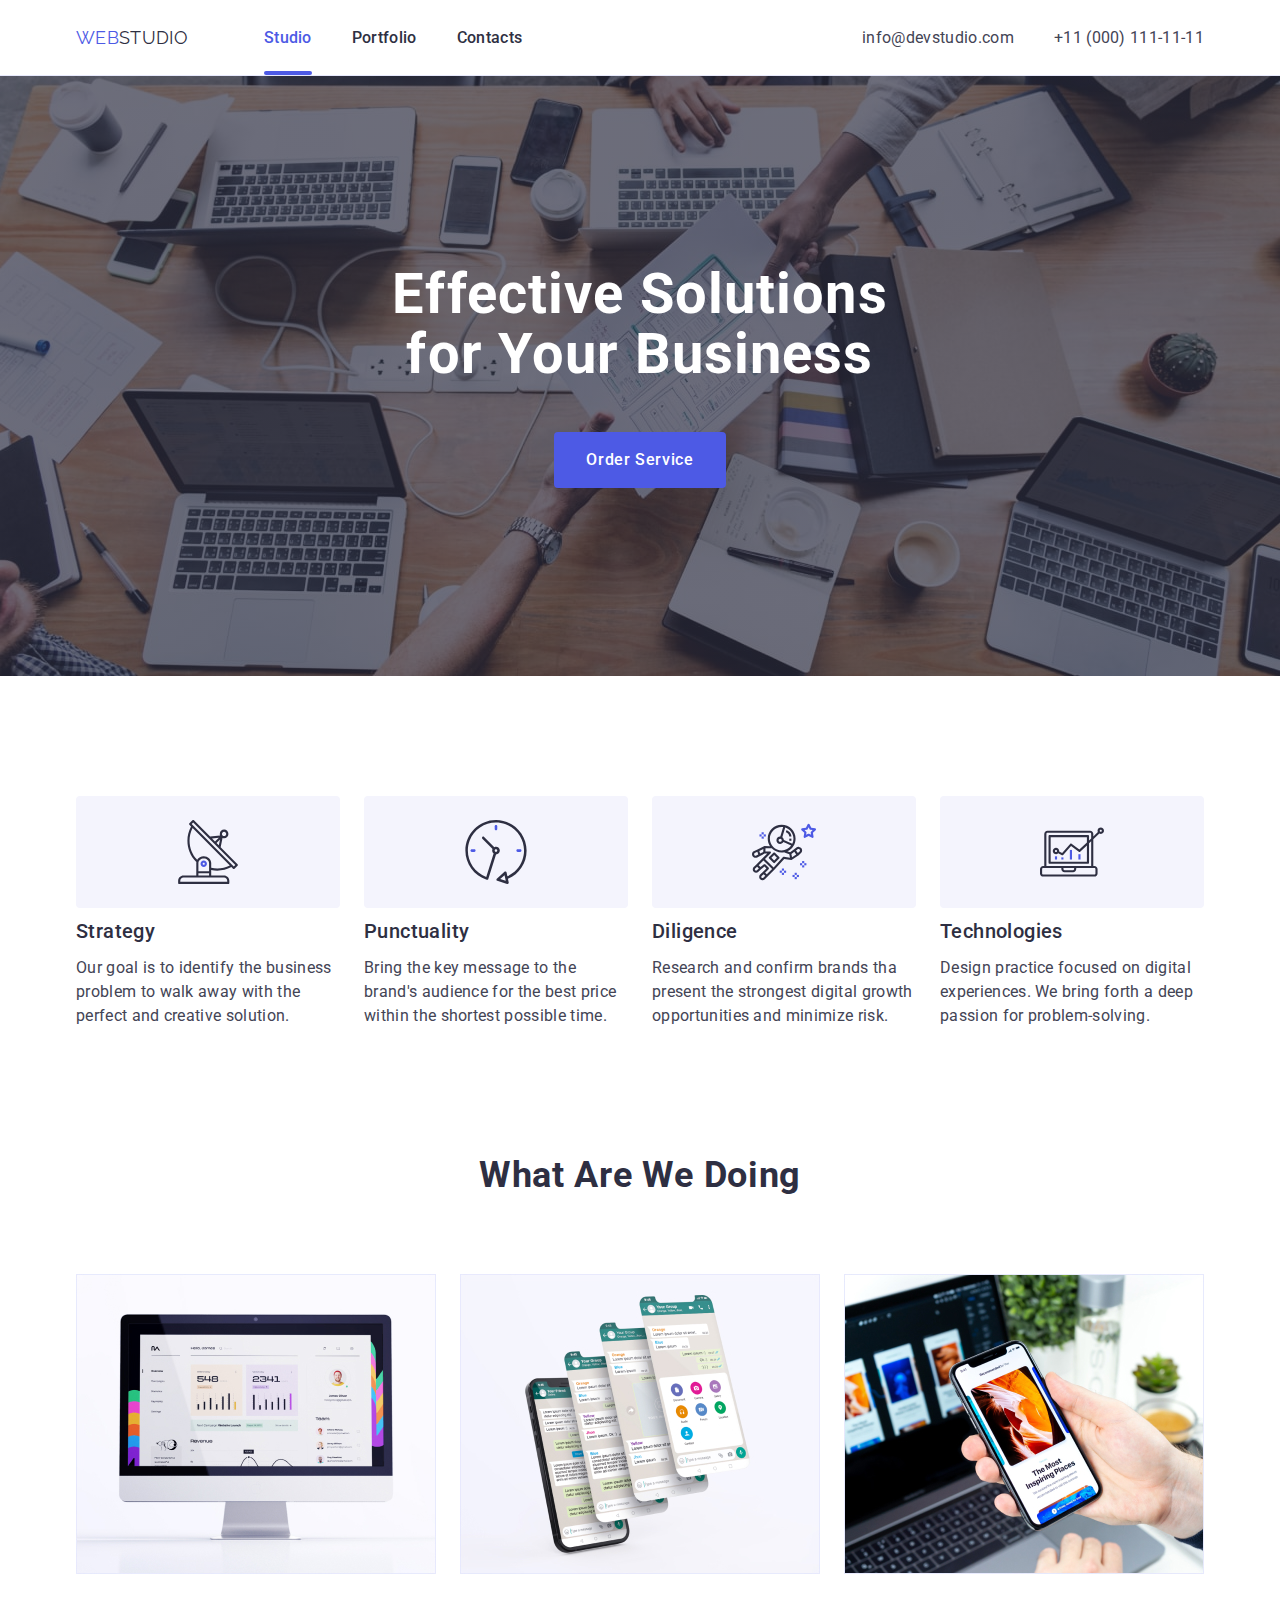
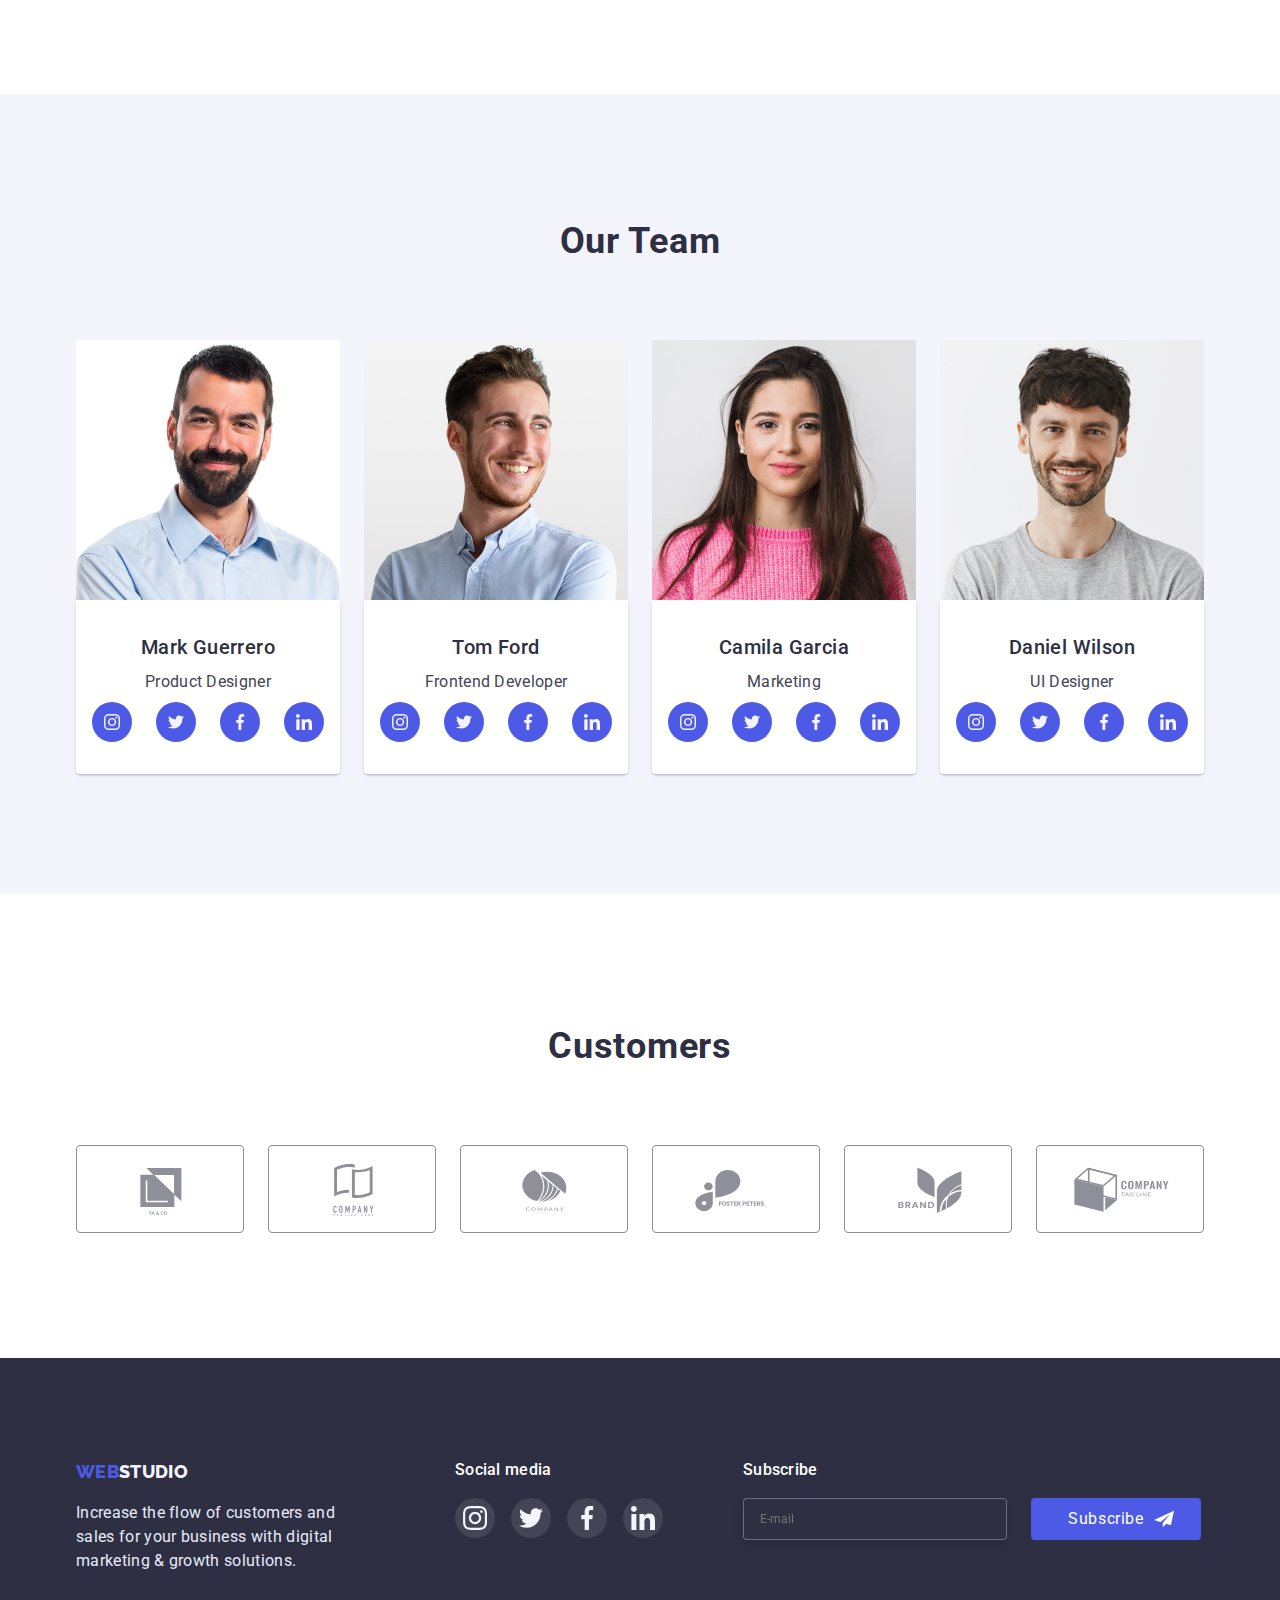
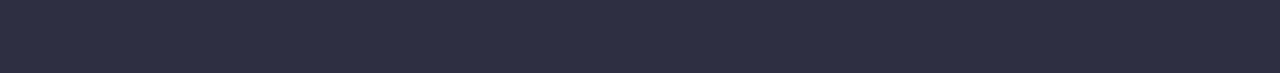
==== index.html @ a6b386fc "Initial commit" ====
<!DOCTYPE html>
<html lang="en">
  <head>
    <meta charset="UTF-8" />
    <meta http-equiv="X-UA-Compatible" content="IE=edge" />
    <meta name="viewport" content="width=device-width, initial-scale=1.0" />
    <title>Document</title>
    <link
      href="https://fonts.googleapis.com/css2?family=Raleway:wght@800&family=Roboto:wght@400;500;700&display=swap"
      rel="stylesheet"
    />
    <link
      rel="stylesheet"
      href="https://cdnjs.cloudflare.com/ajax/libs/modern-normalize/1.1.0/modern-normalize.min.css"
    />
    <link rel="stylesheet" href="./css/style.css" />
  </head>
  <body>
    <header class="page-header">
      <div class="container header-wrap">
        <nav class="header-nav">
          <a class="logo-link" href="./index.html"
            ><span class="header-web"
              >WEB<span class="header-studio">STUDIO</span></span
            >
          </a>
          <ul class="site-nav">
            <li class="item">
              <a class="link current" href="./index.html">Studio</a>
            </li>
            <li class="item">
              <a class="link" href="./portfolio.html">Portfolio</a>
            </li>
            <li class="item"><a class="link" href="">Contacts</a></li>
          </ul>
        </nav>
        <address class="contacts-nav">
          <ul class="contacts-info">
            <li class="item">
              <a class="link" href="mailto:info@devstudio.com"
                >info@devstudio.com</a
              >
            </li>

            <li class="item">
              <a class="link" href="tel:+110001111111">+11 (000) 111-11-11</a>
            </li>
          </ul>
        </address>
      </div>
    </header>

    <!-- ------------herooo----------- -->

    <main>
      <section class="hero">
        <div class="container">
          <h1 class="hero-title">Effective Solutions for Your Business</h1>
          <button class="hero-button" type="button" data-modal-open>
            Order Service
          </button>
        </div>
      </section>
      <!-- -------------------feauters------------------ -->
      <section class="feauters">
        <div class="container">
          <h2 class="visually-hidden">company goals</h2>
          <ul class="feauters-list">
            <li class="feauters-item">
              <div class="feauters-box">
                <svg class="feauters-icon" width="64" height="64">
                  <use href="./images/sprite.svg#icon-antenna-1"></use>
                </svg>
              </div>
              <h3 class="feauters-title">Strategy</h3>
              <p class="feauters-text">
                Our goal is to identify the business problem to walk away with
                the perfect and creative solution.
              </p>
            </li>
            <li class="feauters-item">
              <div class="feauters-box">
                <svg class="feauters-icon" width="64" height="64">
                  <use href="./images/sprite.svg#icon-clock-1"></use>
                </svg>
              </div>
              <h3 class="feauters-title">Punctuality</h3>
              <p class="feauters-text">
                Bring the key message to the brand's audience for the best price
                within the shortest possible time.
              </p>
            </li>
            <li class="feauters-item">
              <div class="feauters-box">
                <svg class="feauters-icon" width="64" height="64">
                  <use href="./images/sprite.svg#icon-astronaut-1"></use>
                </svg>
              </div>
              <h3 class="feauters-title">Diligence</h3>
              <p class="feauters-text">
                Research and confirm brands tha present the strongest digital
                growth opportunities and minimize risk.
              </p>
            </li>
            <li class="feauters-item">
              <div class="feauters-box">
                <svg class="feauters-icon" width="64" height="64">
                  <use href="./images/sprite.svg#icon-diagram-1"></use>
                </svg>
              </div>
              <h3 class="feauters-title">Technologies</h3>
              <p class="feauters-text">
                Design practice focused on digital experiences. We bring forth a
                deep passion for problem-solving.
              </p>
            </li>
          </ul>
        </div>
      </section>

      <!--what are we doing-->

      <section class="active">
        <div class="container">
          <h2 class="active-title">What are we doing</h2>
          <ul class="active-list">
            <li>
              <img
                class="active-img"
                src="./images/computer.jpg"
                alt="screen computer"
                width="360"
                height="300"
              />
            </li>
            <li>
              <img
                class="active-img"
                src="./images/screens.jpg"
                alt="Phones"
                width="360"
                height="300"
              />
            </li>
            <li>
              <img
                class="active-img"
                src="./images/phone.jpg"
                alt=" Phone and notebook"
                width="360"
                height="300"
              />
            </li>
          </ul>
        </div>
      </section>

      <!--Our team-->
      <section class="team">
        <div class="container">
          <h2 class="team-title">Our Team</h2>
          <ul class="team-list">
            <li class="team-item">
              <img
                src="./images/mark.jpg"
                alt="mark"
                width="264"
                height="260"
              />
              <div class="team-card">
                <h3 class="team-heading">Mark Guerrero</h3>
                <p class="team-text">Product Designer</p>
                <!-- ul.soc-list>li.soc-item*4>a.soc-link -->
                <ul class="soc-list">
                  <li class="soc-item">
                    <a href="" class="soc-link">
                      <svg class="soc-icon" width="16" height="16">
                        <use href="./images/sprite.svg#icon-instagram-2"></use>
                      </svg>
                    </a>
                  </li>
                  <li class="soc-item">
                    <a href="" class="soc-link">
                      <svg class="soc-icon" width="16" height="16">
                        <use href="./images/sprite.svg#icon-twitter-1"></use>
                      </svg>
                    </a>
                  </li>
                  <li class="soc-item">
                    <a href="" class="soc-link">
                      <svg class="soc-icon" width="16" height="16">
                        <use href="./images/sprite.svg#icon-facebook-1"></use>
                      </svg>
                    </a>
                  </li>
                  <li class="soc-item">
                    <a href="" class="soc-link">
                      <svg class="soc-icon" width="16" height="16">
                        <use href="./images/sprite.svg#icon-linkedin-1"></use>
                      </svg>
                    </a>
                  </li>
                </ul>
              </div>
            </li>

            <li class="team-item">
              <img src="./images/tom.jpg" alt="tom" width="264" height="260" />
              <div class="team-card">
                <h3 class="team-heading">Tom Ford</h3>
                <p class="team-text">Frontend Developer</p>
                <ul class="soc-list">
                  <li class="soc-item">
                    <a href="" class="soc-link">
                      <svg class="soc-icon" width="16" height="16">
                        <use href="./images/sprite.svg#icon-instagram-2"></use>
                      </svg>
                    </a>
                  </li>
                  <li class="soc-item">
                    <a href="" class="soc-link">
                      <svg class="soc-icon" width="16" height="16">
                        <use href="./images/sprite.svg#icon-twitter-1"></use>
                      </svg>
                    </a>
                  </li>
                  <li class="soc-item">
                    <a href="" class="soc-link">
                      <svg class="soc-icon" width="16" height="16">
                        <use href="./images/sprite.svg#icon-facebook-1"></use>
                      </svg>
                    </a>
                  </li>
                  <li class="soc-item">
                    <a href="" class="soc-link">
                      <svg class="soc-icon" width="16" height="16">
                        <use href="./images/sprite.svg#icon-linkedin-1"></use>
                      </svg>
                    </a>
                  </li>
                </ul>
              </div>
            </li>

            <li class="team-item">
              <img
                src="./images/camila.jpg"
                alt="camila"
                width="264"
                height="260"
              />
              <div class="team-card">
                <h3 class="team-heading">Camila Garcia</h3>
                <p class="team-text">Marketing</p>
                <ul class="soc-list">
                  <li class="soc-item">
                    <a href="" class="soc-link">
                      <svg class="soc-icon" width="16" height="16">
                        <use href="./images/sprite.svg#icon-instagram-2"></use>
                      </svg>
                    </a>
                  </li>
                  <li class="soc-item">
                    <a href="" class="soc-link">
                      <svg class="soc-icon" width="16" height="16">
                        <use href="./images/sprite.svg#icon-twitter-1"></use>
                      </svg>
                    </a>
                  </li>
                  <li class="soc-item">
                    <a href="" class="soc-link">
                      <svg class="soc-icon" width="16" height="16">
                        <use href="./images/sprite.svg#icon-facebook-1"></use>
                      </svg>
                    </a>
                  </li>
                  <li class="soc-item">
                    <a href="" class="soc-link">
                      <svg class="soc-icon" width="16" height="16">
                        <use href="./images/sprite.svg#icon-linkedin-1"></use>
                      </svg>
                    </a>
                  </li>
                </ul>
              </div>
            </li>

            <li>
              <img
                src="./images/daniel.jpg"
                alt="daniel"
                width="264"
                height="260"
              />
              <div class="team-card">
                <h3 class="team-heading">Daniel Wilson</h3>
                <p class="team-text">UI Designer</p>
                <ul class="soc-list">
                  <li class="soc-item">
                    <a href="" class="soc-link">
                      <svg class="soc-icon" width="16" height="16">
                        <use href="./images/sprite.svg#icon-instagram-2"></use>
                      </svg>
                    </a>
                  </li>
                  <li class="soc-item">
                    <a href="" class="soc-link">
                      <svg class="soc-icon" width="16" height="16">
                        <use href="./images/sprite.svg#icon-twitter-1"></use>
                      </svg>
                    </a>
                  </li>
                  <li class="soc-item">
                    <a href="" class="soc-link">
                      <svg class="soc-icon" width="16" height="16">
                        <use href="./images/sprite.svg#icon-facebook-1"></use>
                      </svg>
                    </a>
                  </li>
                  <li class="soc-item">
                    <a href="" class="soc-link">
                      <svg class="soc-icon" width="16" height="16">
                        <use href="./images/sprite.svg#icon-linkedin-1"></use>
                      </svg>
                    </a>
                  </li>
                </ul>
              </div>
            </li>
          </ul>
        </div>
      </section>
      <!-- -------------CUSTOMERS----------------- -->
      <section class="customers">
        <div class="container">
          <h2 class="customers-title">Customers</h2>
          <ul class="customers-list">
            <li class="customers-item">
              <a href="" class="customers-link">
                <svg class="customers-icon" width="104" height="56">
                  <use href="./images/sprite.svg#icon-Logo1"></use>
                </svg>
              </a>
            </li>
            <li class="customers-item">
              <a href="" class="customers-link">
                <svg class="customers-icon" width="104" height="56">
                  <use href="./images/sprite.svg#icon-Logo2"></use>
                </svg>
              </a>
            </li>
            <li class="customers-item">
              <a href="" class="customers-link">
                <svg class="customers-icon" width="104" height="56">
                  <use href="./images/sprite.svg#icon-Logo3"></use>
                </svg>
              </a>
            </li>
            <li class="customers-item">
              <a href="" class="customers-link">
                <svg class="customers-icon" width="104" height="56">
                  <use href="./images/sprite.svg#icon-Logo4"></use>
                </svg>
              </a>
            </li>
            <li class="customers-item">
              <a href="" class="customers-link">
                <svg class="customers-icon" width="104" height="56">
                  <use href="./images/sprite.svg#icon-Logo5"></use>
                </svg>
              </a>
            </li>
            <li class="customers-item">
              <a href="" class="customers-link">
                <svg class="customers-icon" width="104" height="56">
                  <use href="./images/sprite.svg#icon-Logo6"></use>
                </svg>
              </a>
            </li>
          </ul>
        </div>
      </section>
    </main>
    <!-- --------------------FOOTER------------------------- -->
    <footer class="page-footer">
      <div class="container footer-address">
        <div class="logo-text">
          <a class="link" href="./index.html"
            ><span class="footer-web"
              >WEB<span class="footer-studio">STUDIO</span></span
            >
          </a>
          <p class="footer-text">
            Increase the flow of customers and <br />
            sales for your business with digital <br />
            marketing & growth solutions.
          </p>
        </div>
        <div class="footer-soc">
          <p class="footer-soc-text">Social media</p>
          <ul class="footer-soc-list">
            <li class="footer-soc-item">
              <a class="footer-soc-link" href="">
                <svg width="24" height="24">
                  <use href="./images/sprite.svg#icon-instagram-2"></use>
                </svg>
              </a>
            </li>
            <li class="footer-soc-item">
              <a class="footer-soc-link" href="">
                <svg width="24" height="24">
                  <use href="./images/sprite.svg#icon-twitter-1"></use>
                </svg>
              </a>
            </li>
            <li class="footer-soc-item">
              <a class="footer-soc-link" href="">
                <svg width="24" height="24">
                  <use href="./images/sprite.svg#icon-facebook-1"></use>
                </svg>
              </a>
            </li>
            <li class="footer-soc-item">
              <a class="footer-soc-link" href="">
                <svg width="24" height="24">
                  <use href="./images/sprite.svg#icon-linkedin-1"></use>
                </svg>
              </a>
            </li>
          </ul>
        </div>
        <div class="subscribe-box">
          <p class="footer-soc-text">Subscribe</p>
          <form class="subscribe-form">
            <label class="subscribe-label">
              <input
                class="subscribe-input"
                type="email"
                name="email"
                placeholder="E-mail"
              />
            </label>
            <button class="subscribe-button" type="submit">Subscribe</button>
          </form>
        </div>
      </div>
    </footer>

    <!-- ------------------------BACKDROP------------------------ -->

    <div class="backdrop is-hidden" data-modal>
      <div class="modal">
        <button type="button" class="close-btn" data-modal-close>
          <svg width="8" height="8">
            <use href="./images/sprite.svg#icon-close"></use>
          </svg>
        </button>
        <p class="modal-text">Leave your contacts and we will call you back</p>
        <form class="modal-form">
          <label class="text-input" for="user">Name</label>
          <div class="input-wrap">
            <input
              class="modal-input"
              type="text"
              name="user"
              id="user"
              required
            />
            <svg class="modal-icon" width="18" height="18">
              <use href="./images/sprite.svg#icon-person-black"></use>
            </svg>
          </div>

          <label class="text-input" for="user1">Phone</label>
          <div class="input-wrap">
            <input class="modal-input" type="tel" id="user1" />
            <svg class="modal-icon" width="18" height="24">
              <use href="./images/sprite.svg#icon-phone-black"></use>
            </svg>
          </div>

          <label class="text-input" for="user2">Email</label>
          <div class="input-wrap">
            <input class="modal-input" type="email" id="user2" />
            <svg class="modal-icon" width="18" height="24">
              <use href="./images/sprite.svg#icon-email-black"></use>
            </svg>
          </div>

          <label class="text-input" for="user3">Comment</label>
          <textarea
            class="comment-textarea"
            name="comment"
            id="user3"
            placeholder="Text input"
          ></textarea>

          <div class="check-box">
            <label class="check-label" for="user4">
              <input
                class="check-input visually-hidden"
                type="checkbox"
                id="user4"
                value="true"
              />
              <p class="check-text">
                I accept the terms and conditions of the&nbsp
                <a class="agreemant" href="">Privacy Policy</a>
              </p>
            </label>
          </div>
          <button class="modal-btn" type="submit">Send</button>

          <!-- <textarea name="Comment" cols="30"></textarea> -->
        </form>
      </div>
    </div>

    <script src="./js/modal.js"></script>
  </body>
</html>
---- css/style.css ----
.visually-hidden {
    position: absolute;
    width: 1px;
    height: 1px;
    margin: -1px;
    border: 0;
    padding: 0;

    white-space: nowrap;
    clip-path: inset(100%);
    clip: rect(0 0 0 0);
    overflow: hidden;
}

:root {
   --background-color:#FFFFFF;
   --basic-color: #2E2F42;
   --secondary-color: #434455;
   --color-iris: #4D5AE5;
   --color-cloud: #F4F4FD;
   --font-basic: 'Roboto', sans-serif;
   --font-secondary: 'Raleway', sans-serif;
   --background-icon: rgba(64, 75, 191, 1);
   --timing-function: cubic-bezier(0.4, 0, 0.2, 1);
   --overlay-color: rgba(77, 90, 229, 1)

   
}

body {
    background-color: var(--background-color);
    color: var(--basic-color);
    font-family: var(--font-basic);
    font-size: 16px;
    letter-spacing: 0.02em;
    
}
a {
    text-decoration: none;
}
ul,ol  {
    list-style: none;
    margin-top: 0;
    margin-bottom: 0;
    padding-left: 0;
}
h1,h2,h3,h4,p {
    margin-top: 0;
    margin-bottom: 0;
}
button{
    cursor: pointer;
    font-family: inherit;
}
img {
    display: block;
    
}
.container {
    margin-bottom: 0;
    margin-top: 0;
    margin-right: auto;
    margin-left: auto;
    width: 1158px;
    padding-left: 15px;
    padding-right: 15px;
   
}

 /* ------------------------site header -----------------*/
 
/* .page-header {
    position: fixed;
    width: 100%;
    background-color: #ffffff;
    
} */
.page-header {
    height: 76px;
}



  
  .header-wrap {
    display: flex;
    align-items: center;
  }
.header-nav {
    display: flex;
    align-items: center;
}
     
   
 .logo-link {
    
    font-family: var(--font-secondary);
    font-size: 18px;
    line-height: 1.5;
    padding: 24px 0;
 }
 .header-web {
    color: var(--color-iris);
 }
 .header-studio {
    color: var(--basic-color)

 }
 /* ------------------main-nav---------------- */
 

 .site-nav {
    display: flex;
    margin-left: 76px;
    
 }
 
 .site-nav .link.current {
    
    color: var(--color-iris);
    
}
.site-nav .link.current::after{
   
    position: absolute;
    left: 0;
    bottom: 0;
        
    content: '';
    display: block;
    width: 100%;
    height: 4px;
    background-color: var(--color-iris);
    border-radius: 2px;
    transition: 250ms var(--timing-function); 

}

.site-nav .item + .item {
    margin-left: 40px;
}


 .site-nav .link {
    position: relative;
    
    padding-top: 24px;
    padding-bottom: 28px;

    color: #2E2F42; 
    line-height: 1.5;
    font-size: 16px;
    font-weight: 500;

    transition-timing-function: var(--timing-function);
    transition-duration: 250ms;
    transition-property: color;
    
 }
.site-nav .link:hover,
.site-nav .link:focus,
.site-nav .link:active {

    color: var(--color-iris);

  }



   .site-nav .link:hover::after {
    
    transform: scaleX(0.8);

   }
  

 .contacts-info {
    display: flex;
 }
 .contacts-nav {
    margin-left: auto;
 }
 .contacts-info .item + .item {
    margin-left: 40px;
 }
 
 .contacts-info .link {
    font-style: normal;
    font-weight: 400;
    font-size: 16px;
    line-height: 1.5;
    color: var(--secondary-color);

    padding: 24px 0;

    transition-timing-function: var(--timing-function);
    transition-duration: 250ms;
    transition-property: color;
 }
  .contacts-info .link:hover,
  .contacts-info .link:focus {
      color: #4D5AE5;
  }



 /* -------------section hero-------------- */
 .hero {
    background-color: var(--basic-color);
    padding: 188px 0 188px 0;
    height: 600px;
    max-width: 1440px;
    margin-left: auto;
    margin-right: auto;
    background-image: linear-gradient(rgba(46, 47, 66, 0.7),rgba(46, 47, 66, 0.7)),
    url(../images/people-office.jpg);
    background-size: cover;
    background-position: center;
    background-repeat: no-repeat;

 }



 .hero-title {
    color: var(--background-color);

    font-weight: 700;
    font-size: 56px;
    line-height: calc(60 / 56);
    text-align: center;
    letter-spacing: 0.02em;
    width: 500px;

    margin: 0 auto 48px;
    
    
 }

 .hero-button {
    background-color: var(--color-iris);
    border: none;
    color: #ffffff;

    font-weight: 500;
    font-size: 16px;
    line-height: 1.5;
    letter-spacing: 0.04em;

    
    display: block;
    margin: 0 auto;
    border-radius: 4px;
    padding: 16px 32px;

    transition-timing-function: var(--timing-function);
    transition-duration: 250ms;
    transition-property: background-color;
 }
 .hero-button:hover,
 .hero-button:focus {
    background-color: #404BBF;
 }
 /* ------------feauters section -----------*/


 /* ----------------svg img--------------- */
 .icon-list {
    display: flex;
    justify-content: center;
    gap: 24px;
    margin-bottom: 8px;
 }


 .feauters-icon {
    display: block;
    width: 64px;
    height: 64px;
    display: block;
 }
.feauters-box {
    width: 264px;
    height: 112px;
    background: #F4F4FD;
    border-radius: 4px;
    display: flex;
    align-items: center;
    justify-content: center;
    margin-bottom: 8px;

}

 .feauters-list {
    display: flex;
    justify-content: space-between;
    gap: 24px;
 }
 .feauters-item {
    width: 264px;
 }
 .feauters-title {
    color: var(--basic-color);
    font-weight: 500;
    font-size: 20px;
    line-height: 1.5;
    letter-spacing: 0.02em;

    margin-bottom: 10px;
    

 }
 .feauters-text {
    color:var(--secondary-color);
    font-weight: 400;
    font-size: 16px;
    line-height: calc(24 / 16);
    letter-spacing: 0.02em;

 }
 .feauters {
    padding: 120px 0;
 }

 /* --------------active --------------------*/
.active-title {
    color: var(--basic-color);
    font-weight: 700;
     font-size: 36px;
    line-height: 1.5;
    letter-spacing: 0.02em;
    text-align: center;
    text-transform: capitalize;
    margin-bottom: 72px;
}
.active-list {
display: flex;
gap: 24px;
}
.active {
    padding-bottom: 120px;

    
}

/*------------------- our team -----------------------*/
.team {
    background-color: var(--color-cloud);
    padding-top: 120px;
    padding-bottom: 120px;
}

.team-title {
    color: var(--basic-color);

    font-weight: 700;
    font-size: 36px;
    line-height: 1.5;
    letter-spacing: 0.02em;
    text-align: center;

    margin-bottom: 72px;
}
.team-heading {
    color: var(--basic-color);

    font-weight: 500;
    font-size: 20px;
    line-height: 1.5;
    letter-spacing: 0.02em;
    
    margin-bottom: 8px;
        
    }
.team-text {
    color: var(--secondary-color);
    line-height: 1.5;
    margin-bottom: 8px;
    
    

}
.team-item:not(:last-child) {
    margin-right: 24px;
}

.team-card {
    background-color: var(--background-color);
    box-shadow: 0px 1px 6px rgba(46, 47, 66, 0.08), 0px 1px 1px rgba(46, 47, 66, 0.16), 0px 2px 1px rgba(46, 47, 66, 0.08);
    text-align: center;
    width: 264px;
    padding: 32px 0;
    border-radius: 0px 0px 4px 4px;
}

.team-list {
    display: flex;
}
.soc-list {
    display: flex;
    justify-content: center;
    gap: 24px;
}

.soc-item {
    width: 40px;
    height: 40px;
}

.soc-link {
    width: 100%;
    height: 100%;
    border-radius: 50%;
    display: flex;
    justify-content: center;
    align-items: center;
    background-color: var(--color-iris);

    transition-timing-function: var(--timing-function);
    transition-duration: 250ms;
    transition-property: background-color;
}
.soc-link:hover,
.soc-link:focus {
    background-color: #404BBF;
}

/* ---------------CUSTOMERS -----------------*/
.customers {
    padding-top: 125px;
    padding-bottom: 125px;
}
.customers-title {
    color: var(--basic-color);
    
    font-weight: 700;
    font-size: 36px;
    line-height: 1.5;
    letter-spacing: 0.02em;
    text-align: center;

    margin-bottom: 72px;
}

.customers-list {
    display: flex;
    justify-content: center;
    gap: 24px;

}

.customers-item {
   width: 168px;
   height: 88px;
   
}

.customers-link {
    display: inline-block;

    width: 100%;
    height: 100%;
    color: #8E8F99;
    border: 1px solid currentColor;
    border-radius: 4px;

    display: flex;
    justify-content: center;
    align-items: center;

    transition-timing-function: var(--timing-function);
    transition-duration: 250ms;
    transition-property: color;
}
.customers-link:is(:hover, :focus) {
    color: #404BBF;
}


.customers-icon {
    fill: currentColor;
}

/* -----------PORTFOLIO-------------- */

.page-header {
    border-bottom: 1px solid #E7E9FC;
}

.portfolio {
    padding-top: 96px;
    padding-bottom: 120px;
}
.buttons {
    display: flex;
    justify-content: center;
    margin-bottom: 72px;
    
    
}
.buttons-item:not(:last-child) {
    margin-right: 24px;
}

.buttons-list {
    background-color: var(--color-cloud);
    color: var(--color-iris);

    font-weight: 500;
    font-size: 16px;
    line-height: 1.5;
    letter-spacing: 0.04em;
    font-family: var(--font-basic);
    border-radius: 4px;
    border: none;

    padding: 12px 24px;

    transition-timing-function: var(--timing-function);
    transition-duration: 250ms;
    transition-property: box-shadow, background-color, color;
    
    
    
}
.buttons-list:hover,
.buttons-list:focus {
    background-color: #404BBF;
    color: #FFFFFF;
    box-shadow: 2px 2px 5px 2px rgba(0, 0, 0, 0.145);
}

.potfolio-list {
    display: flex;
    flex-wrap: wrap;
    
}


.portfolio-item {
    
    width: 360px;
    margin-right: 24px;
    margin-bottom: 48px;
}



.portfolio-link {
    position: relative;
    display: block;
    transition-timing-function: var(--timing-function);
    transition-duration: 250ms;
    transition-property: box-shadow;
}
.portfolio-link:is(:hover, :focus) {
    box-shadow: 0px 10px 10px rgba(46, 47, 66, 0.08), 0px 1px 1px rgba(46, 47, 66, 0.16), 0px 2px 1px rgba(46, 47, 66, 0.08);
    
}

.overlay {
    position: relative;
    overflow: hidden;
}

.overlay-text {
    position: absolute;
    top: 0;
    left: 0;

    font-weight: 400;
    font-size: 16px;
    line-height: 1.5;
    letter-spacing: 0.02em;
    color: rgba(244, 244, 253, 1);
    background-color: rgba(77, 90, 229, 0.9);
    height: 100%;

    transform: translateY(100%);
    transition-timing-function: var(--timing-function);
    transition-duration: 250ms;
    transition-property: transform;

    padding: 40px 32px 164px;
}
.portfolio-link:is(:hover,:focus) .overlay-text {
    transform: translateY(0);
}



.portfolio-item:nth-child(3n) {
    margin-right: 0;
}
.portfolio-item:nth-last-child(-n + 3) {
    margin-bottom: 0;
}

.portfolio-title {
color: var(--basic-color);
font-weight: 500;
font-size: 20px;
line-height: 1.5;
letter-spacing: 0.02em;

}

.portfolio-text {
 
    line-height: 1.5;
    color: var(--secondary-color);
    margin-top: 8px;
   
}
.portfolio-card {
    border: 1px solid #E7E9FC;
    padding: 32px 16px;
    border-top: 0;
}


/* ---------------FOOTER--------------- */


.page-footer {
    background-color: var(--basic-color);
   padding: 100px 0 ;
   
    
}
.page-footer .link {
    font-family: var(--font-secondary);
    font-weight: 800;
    font-size: 18px;
    line-height: 1.5;
    
    
}
.footer-web {
    color: var(--color-iris);
}
.footer-studio {
    color: var(--color-cloud);
    
}
.footer-text {
    color: #E7E9FC;

    font-weight: 400;
    font-size: 16px;
    letter-spacing: 0.02em;
    line-height: 1.5;
    margin-top: 16px;
}
.footer-soc-text {
    font-weight: 500;
    font-size: 16px;
    line-height: 1.5;
    letter-spacing: 0.02em;
    color: #FFFFFF;

    margin-bottom: 16px;
}
.footer-address {
    display: flex;

}
.footer-soc {
    margin-left: 120px;
}
.footer-soc-list {
    display: flex;
    gap: 16px;
   
    
}

.footer-soc-item {
    width: 40px;
    height: 40px;
}

.footer-soc-link {
    display: inline-block;
    width: 100%;
    height: 100%;
    border-radius: 50%;
    background-color: rgba(255, 255, 255, 0.1);
    display: flex;
    justify-content: center;
    align-items: center;

    transition-property: background-color;
    transition-timing-function: var(--timing-function);
    transition-duration: 250ms;
    
}
.footer-soc-link:is(:hover, :focus) {
    background-color: #31D0AA;
}

.subscribe-box {
    margin-left: 80px;

}

.subscribe-form {
    display: flex;
    gap: 24px;

}

/* .subscribe-label {
    
} */
.subscribe-input {
    display: block;
    width: 264px;

    padding-top: 8px;
    padding-bottom: 8px;
    padding-left: 16px;
    padding-right: auto;

    font-weight: 400;
    font-size: 12px;
    line-height: 2;


    border: 1px solid rgba(255, 255, 255, 0.3);
    filter: drop-shadow(0px 4px 4px rgba(0, 0, 0, 0.15));
    border-radius: 4px;
    background-color: rgba(46, 47, 66, 1);
    color: rgba(255, 255, 255, 0.6);

}

.subscribe-button {
    display: flex;
    justify-content: center;
    align-items: center;
    width: 170px;

    padding: 8px 10px 8px 24px;

    letter-spacing: 0.04em;
    color: #FFFFFF;

    background-color: #4D5AE5;
    border-radius: 4px;
    border: none;

    transition-timing-function: var(--timing-function);
    transition-duration: 250ms;
    transition-property: background-color;
}

.subscribe-button::after {
    content: "";
    display: block;
    width: 24px;
    height: 20px;
    background-image: url(../images/Frame.svg);
    background-size: contain;
    background-repeat: no-repeat;
    margin-left: 10px;

}

.subscribe-button:is(:hover, :focus) {
    background-color: #404BBF;

}


/* -------------------------BACKDROP-------------------- */



.backdrop {
    position: fixed;
    top: 0;
    left: 0;
    width: 100%;
    height: 100%;
    background-color:rgba(46, 47, 66, 0.4);

    transition-timing-function: var(--timing-function);
    transition-duration: 250ms;
    transition-property: opacity,transform;
}

.backdrop.is-hidden {
    opacity: 0;
    pointer-events: none;
}
.modal {
    position: absolute;
    top: 50%;
    left: 50%;
    transform: translate(-50%, -50%);

    width: 408px;
    height: 576px;
    background-color: rgba(252, 252, 252, 1);

    padding: 72px 24px 24px;

}
.close-btn {
    position: absolute;
    top: 24px;
    right: 24px;

    width: 24px;
    height: 24px;
    background: #E7E9FC;
    border: 1px solid rgba(0, 0, 0, 0.1);
    border-radius: 50%;
    
    display: flex;
    align-items: center;
    justify-content: center;

    transition-timing-function: var(--timing-function);
    transition-duration: 250ms;
    transition-property: background-color, fill;

    
    
}
.close-btn:is(:hover, :focus) {
   
    background-color: rgba(64, 75, 191, 1);
    fill: #ffffff;
    
}

.modal-text {
    display:block;

    
    font-weight: 500;
    font-size: 16px;
    line-height: 1.5;
    text-align: center;
    letter-spacing: 0.02em;
    color: #2E2F42;

    margin-top: 0;
    margin-bottom: 16px;

}

.input-wrap {
    position: relative;
}
.modal-input {
    display: inline-block;
    width: 100%;
    height: 40px;
   

    font-size: 13px;
    line-height: 1.5;
    letter-spacing: 0.02em;
    color: black;
    

    border: 1px solid rgba(33, 33, 33, 0.2);
    border-radius: 4px;
    outline: transparent;

    padding-left: 38px;
    transition-property: border-color;
}

.modal-input:focus {

border-color: rgba(77, 90, 229, 1);

}

.modal-input:focus + .modal-icon {

fill: rgba(77, 90, 229, 1);
}

.text-input {
    display: block;
    /* position: relative; */
    margin-bottom: 4px;
    margin-top: 8px;

    font-weight: 400;
    font-size: 12px;
    line-height: 1.16;
    letter-spacing: 0.04em;
    color: #8E8F99;
}

.text-input:first-child {
    margin-top: 0;
}

.modal-icon {
    position: absolute;
    top: 50%;
    left: 16px;
    transform: translateY(-50%);
    transition-property: fill;
    
}
.comment-textarea {
    resize: none;
    outline: transparent;

    width: 100%;
    min-height: 120px;
    border: 1px solid rgba(33, 33, 33, 0.2);
    border-radius: 4px;
    

    font-size: 13px;
    line-height: 1.5;
    letter-spacing: 0.02em;
    color: black;

    padding-top: 8px;
    padding-left: 16px;
    margin-bottom: 16px;
    
}

.comment-textarea:focus {

    border-color: rgba(77, 90, 229, 1);
}


.comment-textarea::placeholder {
    font-weight: 400;
    font-size: 12px;
    line-height: 1.16;
    letter-spacing: 0.04em;
    color: rgba(117, 117, 117, 0.5);
}



.check-box {
    display: flex;
    margin-top: 0;
    margin-bottom: 24px;
}


.check-text::before {
    content: "";
    
    width: 16px;
    height: 16px;
    border: 1.25px solid #2E2F42;
    border-radius: 2px;
    margin-right: 8px;
    
    
}


.check-input:checked + .check-text::before {

    background-color: rgba(64, 75, 191, 1);
    background-image: url(../images/Vector.svg);
    background-position: center;
    background-repeat: no-repeat;
    border: transparent;

}

.check-text {
    display: flex;
    align-items: center;
    justify-content: center;

    font-weight: 400;
    font-size: 12px;
    line-height: 14px;
    letter-spacing: 0.04em;
    color: #757575;
}
.agreemant {
    text-decoration: underline;
    color: #4D5AE5;
}

.modal-btn {
    display: block;
    padding: 16px 32px;
    margin: 0 auto;
    
    min-width: 169px;
    /* height: 56px; */
    background: var(--color-iris);
    
    border-radius: 4px;
    border: none;

    color: #FFFFFF;
    font-weight: 500;
    font-size: 16px;
    line-height: 1.5;

    transition-timing-function: var(--timing-function);
    transition-duration: 250ms;
    transition-property: box-shadow, background-color
}

.modal-btn:is(:hover) {
    background-color: #404BBF;
    box-shadow: 0px 4px 4px rgba(0, 0, 0, 0.15);
}
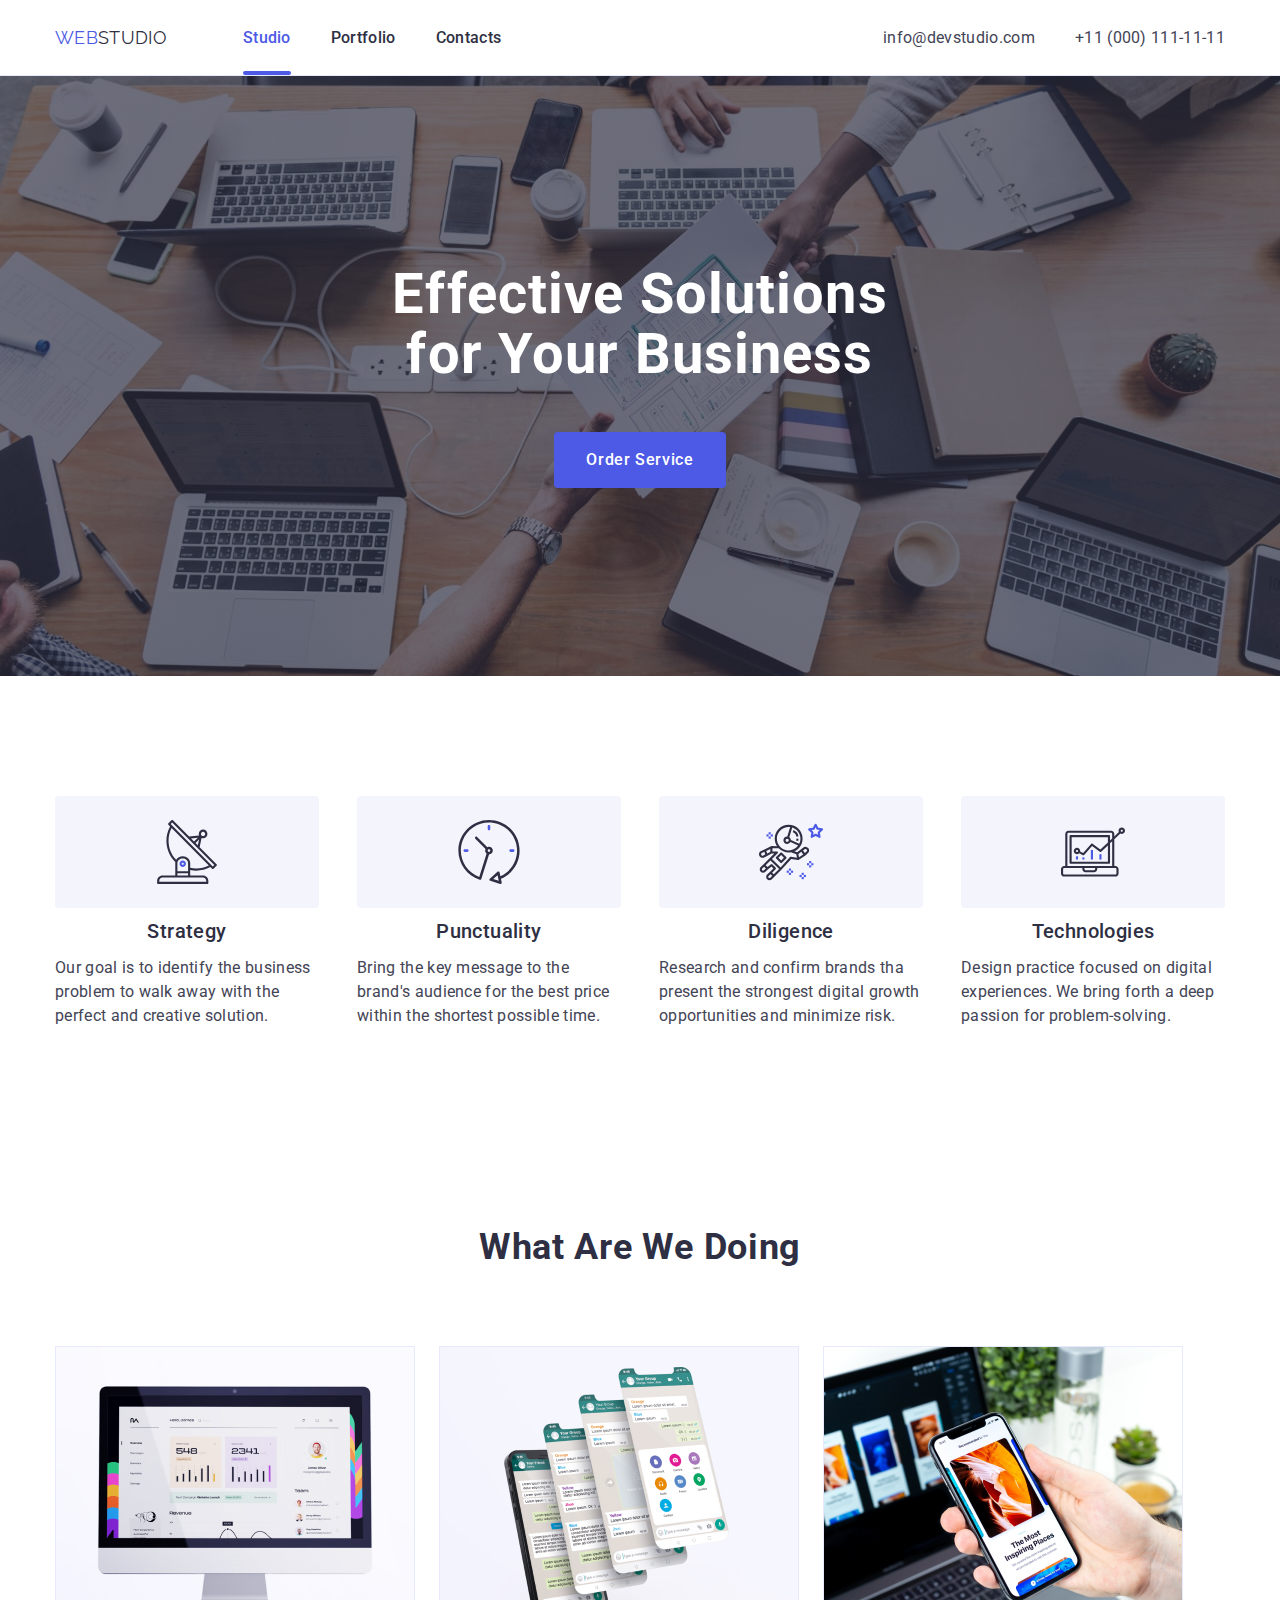
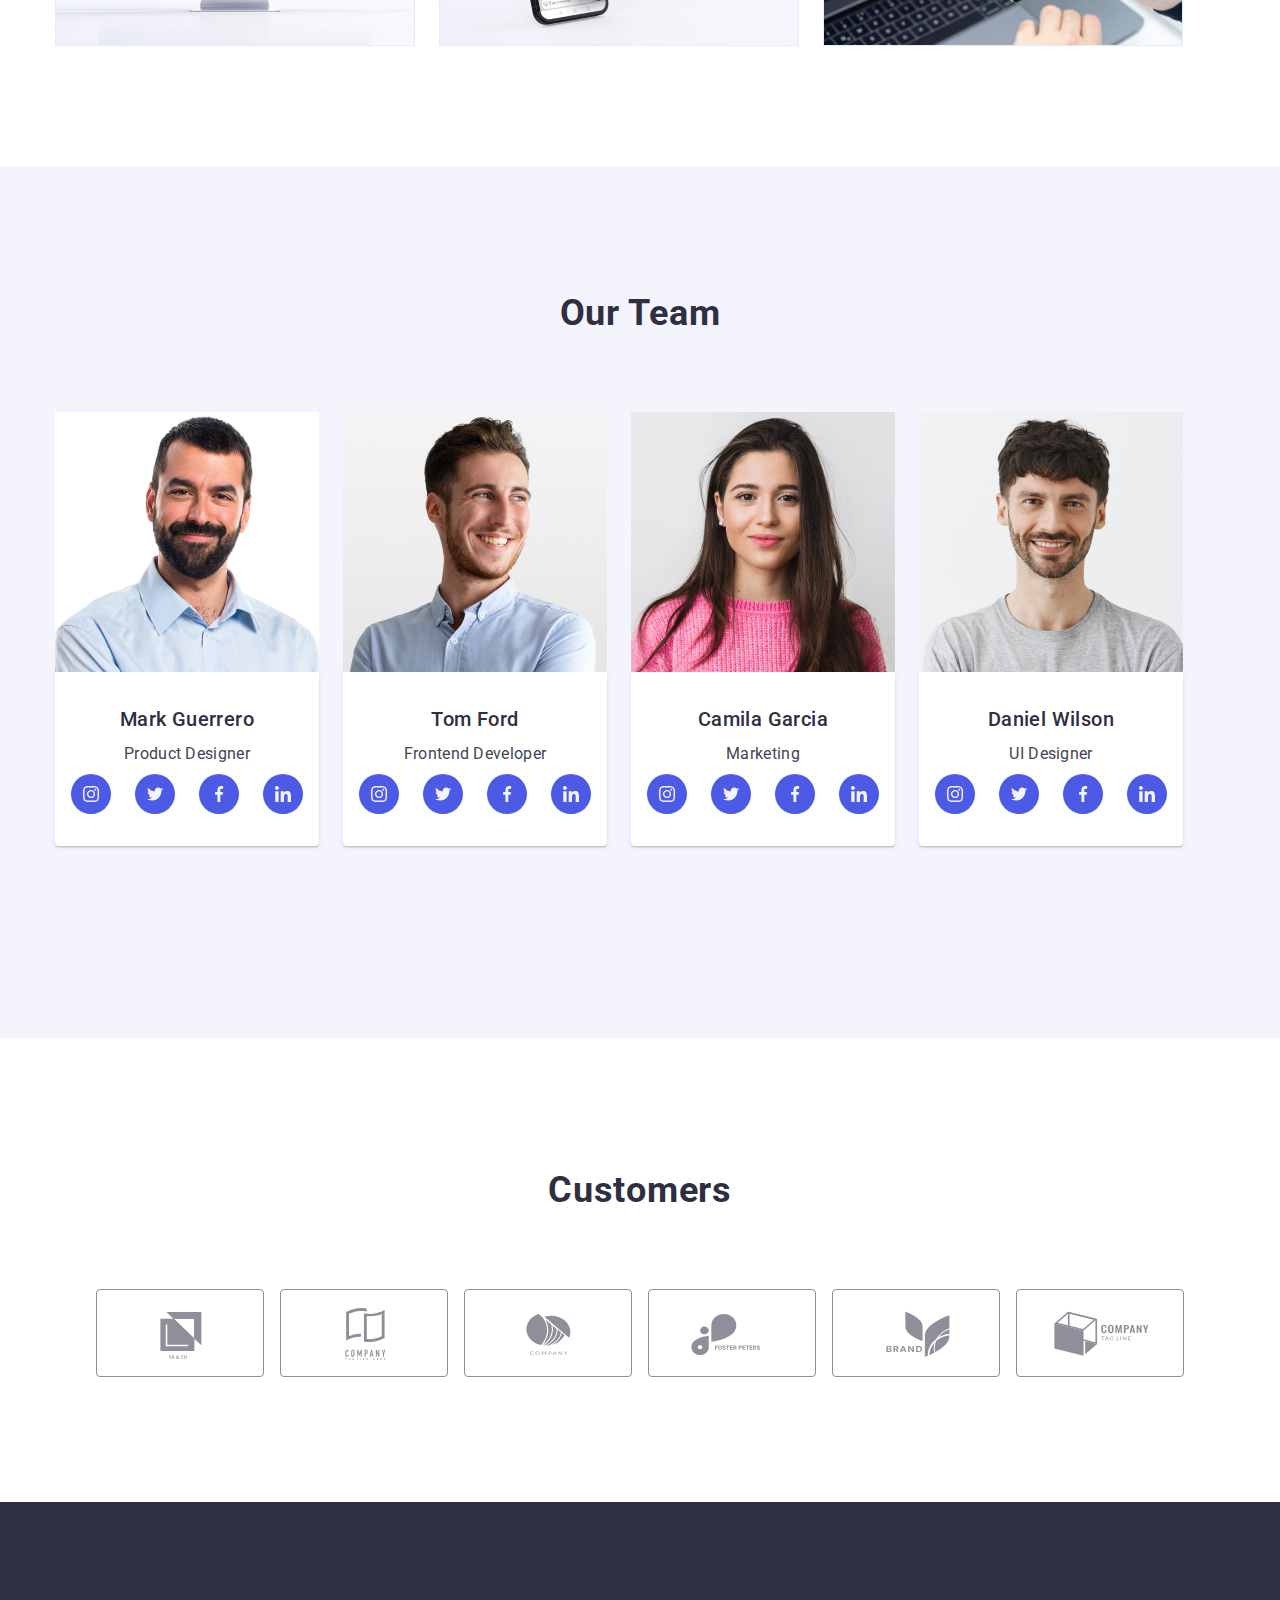
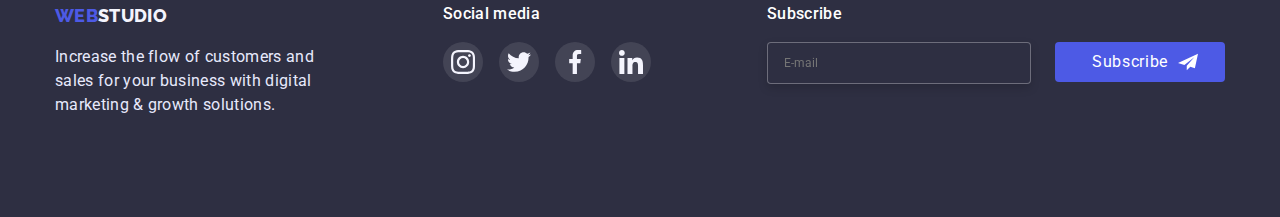
==== commit a17b72fa: "hw7" ====
--- a/index.html
+++ b/index.html
@@ -14,6 +14,9 @@
       href="https://cdnjs.cloudflare.com/ajax/libs/modern-normalize/1.1.0/modern-normalize.min.css"
     />
     <link rel="stylesheet" href="./css/style.css" />
+    <link rel="stylesheet" href="./css/mobile.css" />
+    <link rel="stylesheet" href="./css/tablet.css" />
+    <link rel="stylesheet" href="./css/desktop.css" />
   </head>
   <body>
     <header class="page-header">
@@ -31,7 +34,9 @@
             <li class="item">
               <a class="link" href="./portfolio.html">Portfolio</a>
             </li>
-            <li class="item"><a class="link" href="">Contacts</a></li>
+            <li class="item">
+              <a class="link" href="">Contacts</a>
+            </li>
           </ul>
         </nav>
         <address class="contacts-nav">
@@ -47,6 +52,82 @@
             </li>
           </ul>
         </address>
+        <button type="button" class="menu-open" data-menu-open>
+          <svg width="32" height="22">
+            <use href="./images/sprite.svg#icon-charm_menu-hamburger"></use>
+          </svg>
+        </button>
+      </div>
+
+      <!-- ---------------------MOBILE MENU------------------ -->
+
+      <div class="mob-menu is-hidden" data-menu>
+        <div class="container-menu container">
+          <button type="button" class="menu-closed" data-menu-close>
+            <svg width="8" height="8">
+              <use href="./images/sprite.svg#icon-close-black"></use>
+            </svg>
+          </button>
+          <div class="menu-links">
+            <ul class="mob-list">
+              <li class="mob-menu-item">
+                <a class="mob-menu-link" href="./index.html">Studio</a>
+              </li>
+              <li class="mob-menu-item">
+                <a class="mob-menu-link current" href="./portfolio.html"
+                  >Portfolio</a
+                >
+              </li>
+              <li class="mob-menu-item">
+                <a class="mob-menu-link" href="">Contacts</a>
+              </li>
+            </ul>
+          </div>
+          <div class="mob-menu-contacts">
+            <ul class="mob-menu-contacts-list">
+              <li class="mob-menu-contacts-item">
+                <a class="mob-menu-tel" href="tel:+110001111111"
+                  >+11 (000) 111-11-11</a
+                >
+              </li>
+              <li class="mob-menu-contacts-item">
+                <a class="mob-menu-mail" href="mailto:info@devstudio.com"
+                  >info@devstudio.com</a
+                >
+              </li>
+            </ul>
+            <ul class="soc-mobile-list">
+              <li class="soc-mobile-item">
+                <a href="" class="soc-mobile-link">
+                  <svg class="soc-mobile-icon" width="24" height="24">
+                    <use href="./images/sprite.svg#icon-instagram-2"></use>
+                  </svg>
+                </a>
+              </li>
+              <li class="soc-mobile-item">
+                <a href="" class="soc-mobile-link">
+                  <svg class="soc-mobile-icon" width="24" height="24">
+                    <use href="./images/sprite.svg#icon-twitter-1"></use>
+                  </svg>
+                </a>
+              </li>
+              <li class="soc-mobile-item">
+                <a href="" class="soc-mobile-link">
+                  <svg class="soc-mobile-icon" width="24" height="24">
+                    <use href="./images/sprite.svg#icon-facebook-1"></use>
+                  </svg>
+                </a>
+              </li>
+              <li class="soc-mobile-item">
+                <a href="" class="soc-mobile-link">
+                  <svg class="soc-mobile-icon" width="24" height="24">
+                    <use href="./images/sprite.svg#icon-linkedin-1"></use>
+                  </svg>
+                </a>
+              </li>
+            </ul>
+          </div>
+        </div>
       </div>
     </header>
 
@@ -155,10 +236,12 @@
         </div>
       </section>
 
-      <!--Our team-->
+      <!------------------------Our team------------------------->
+
       <section class="team">
         <div class="container">
           <h2 class="team-title">Our Team</h2>
+
           <ul class="team-list">
             <li class="team-item">
               <img
@@ -170,7 +253,7 @@
               <div class="team-card">
                 <h3 class="team-heading">Mark Guerrero</h3>
                 <p class="team-text">Product Designer</p>
-                <!-- ul.soc-list>li.soc-item*4>a.soc-link -->
+
                 <ul class="soc-list">
                   <li class="soc-item">
                     <a href="" class="soc-link">
@@ -383,52 +466,55 @@
     </main>
     <!-- --------------------FOOTER------------------------- -->
     <footer class="page-footer">
-      <div class="container footer-address">
-        <div class="logo-text">
-          <a class="link" href="./index.html"
-            ><span class="footer-web"
-              >WEB<span class="footer-studio">STUDIO</span></span
-            >
-          </a>
-          <p class="footer-text">
-            Increase the flow of customers and <br />
-            sales for your business with digital <br />
-            marketing & growth solutions.
-          </p>
-        </div>
-        <div class="footer-soc">
-          <p class="footer-soc-text">Social media</p>
-          <ul class="footer-soc-list">
-            <li class="footer-soc-item">
-              <a class="footer-soc-link" href="">
-                <svg width="24" height="24">
-                  <use href="./images/sprite.svg#icon-instagram-2"></use>
-                </svg>
-              </a>
-            </li>
-            <li class="footer-soc-item">
-              <a class="footer-soc-link" href="">
-                <svg width="24" height="24">
-                  <use href="./images/sprite.svg#icon-twitter-1"></use>
-                </svg>
-              </a>
-            </li>
-            <li class="footer-soc-item">
-              <a class="footer-soc-link" href="">
-                <svg width="24" height="24">
-                  <use href="./images/sprite.svg#icon-facebook-1"></use>
-                </svg>
-              </a>
-            </li>
-            <li class="footer-soc-item">
-              <a class="footer-soc-link" href="">
-                <svg width="24" height="24">
-                  <use href="./images/sprite.svg#icon-linkedin-1"></use>
-                </svg>
-              </a>
-            </li>
-          </ul>
-        </div>
+      <div class="footer-address container">
+        <div class="footer-address-link">
+          <div class="logo-text">
+            <a class="link footer-link" href="./index.html"
+              ><span class="footer-web"
+                >WEB<span class="footer-studio">STUDIO</span></span
+              >
+            </a>
+            <p class="footer-text">
+              Increase the flow of customers and <br />
+              sales for your business with digital <br />
+              marketing & growth solutions.
+            </p>
+          </div>
+          <div class="footer-soc">
+            <p class="footer-soc-text">Social media</p>
+            <ul class="footer-soc-list">
+              <li class="footer-soc-item">
+                <a class="footer-soc-link" href="">
+                  <svg width="24" height="24">
+                    <use href="./images/sprite.svg#icon-instagram-2"></use>
+                  </svg>
+                </a>
+              </li>
+              <li class="footer-soc-item">
+                <a class="footer-soc-link" href="">
+                  <svg width="24" height="24">
+                    <use href="./images/sprite.svg#icon-twitter-1"></use>
+                  </svg>
+                </a>
+              </li>
+              <li class="footer-soc-item">
+                <a class="footer-soc-link" href="">
+                  <svg width="24" height="24">
+                    <use href="./images/sprite.svg#icon-facebook-1"></use>
+                  </svg>
+                </a>
+              </li>
+              <li class="footer-soc-item">
+                <a class="footer-soc-link" href="">
+                  <svg width="24" height="24">
+                    <use href="./images/sprite.svg#icon-linkedin-1"></use>
+                  </svg>
+                </a>
+              </li>
+            </ul>
+          </div>
+        </div>
+
         <div class="subscribe-box">
           <p class="footer-soc-text">Subscribe</p>
           <form class="subscribe-form">
@@ -510,12 +596,11 @@
             </label>
           </div>
           <button class="modal-btn" type="submit">Send</button>
-
-          <!-- <textarea name="Comment" cols="30"></textarea> -->
         </form>
       </div>
     </div>
 
     <script src="./js/modal.js"></script>
+    <script src="./js/menu.js"></script>
   </body>
 </html>
--- a/css/style.css
+++ b/css/style.css
@@ -8,6 +8,19 @@
 
     white-space: nowrap;
     clip-path: inset(100%);
+    clip: rect(0 0 0 0);
+    overflow: hidden;
+}
+.is-hidden {
+    position: absolute;
+    width: 1px;
+    height: auto;
+    margin: 0;
+    border: 0;
+    padding: 0;
+
+    white-space: nowrap;
+    
     clip: rect(0 0 0 0);
     overflow: hidden;
 }
@@ -61,7 +74,7 @@
     margin-top: 0;
     margin-right: auto;
     margin-left: auto;
-    width: 1158px;
+    
     padding-left: 15px;
     padding-right: 15px;
    
@@ -69,18 +82,11 @@
 
  /* ------------------------site header -----------------*/
  
-/* .page-header {
-    position: fixed;
-    width: 100%;
-    background-color: #ffffff;
-    
-} */
+
 .page-header {
+    position: relative;
     height: 76px;
 }
-
-
-
   
   .header-wrap {
     display: flex;
@@ -110,115 +116,186 @@
  
 
  .site-nav {
-    display: flex;
-    margin-left: 76px;
-    
+    display: none;
+   
  }
  
- .site-nav .link.current {
-    
-    color: var(--color-iris);
-    
-}
-.site-nav .link.current::after{
+
+ .contacts-info {
+    display: none
+ }
+ 
+
+  .menu-open {
+    position: absolute;
+    right: 16px;
+    top: 50%;
+    transform: translateY(-50%);
+    
+    stroke: black;
+    border-color: transparent;
+    background-color: transparent;
+    
+  }
+/* -----------------------MOBILE MENU----------- */
+    .container {
+        width: 100%;
+        padding-left: 16px;
+        padding-right: 16px;
+        height: 100%;
+    }    
+    .container-menu {
+        position: relative;
+        padding-top: 24px;
+        padding-bottom: 40px;
+    }
+
+    .mob-menu {
+        /* opacity: 0; */
+        position: fixed;
+        /* z-index: 10; */
+        top: 0;
+        width: 100%;
+        height: 100%;
+        background-color: var(--background-color);
+    }
+    .mob-menu > .container {
+        height: 100%;
+        display: flex;
+        flex-direction: column;
+        justify-content: space-between;
+        overflow-y: auto;
+    }
+
+    .menu-closed {
+        position: absolute;
+        top: 24px;
+        right: 24px;
+    
+        
+        
+        width: 24px;
+        height: 24px;
+        background: #E7E9FC;
+        border: 1px solid rgba(0, 0, 0, 0.1);
+        border-radius: 50%;
+    
+        display: flex;
+        align-items: center;
+        justify-content: center;
+
+        /* margin-bottom: 32px; */
+    
+        
+    }
+    .mob-list {
+        padding-left: 40px;
+        margin-top: 32px;
+        
+
+    }
+
+    
+    .mob-menu-item:not(:last-child) {
+        margin-bottom: 40px;
+       
+    }
+
+    .mob-menu-link {
+        font-weight: 700;
+        font-size: 36px;
+        line-height: calc(40 / 36);
+        letter-spacing: 0.02em;
+        text-transform: capitalize;
+        color: #2E2F42;
+    }
+
+  
+    .mob-menu-contacts-list {
+        padding-left: 40px;
+    }
+    .mob-menu-contacts-item {
+        margin-bottom: 48px;
+    }
+
+    .mob-menu-tel {
+        font-weight: 700;
+        font-size: 36px;
+        line-height: calc(40 / 36);
+        letter-spacing: 0.02em;
+        text-transform: capitalize;
+        color: #4D5AE5;
+        
+    }
+
+    .mob-menu-mail {
+
+        font-weight: 500;
+        font-size: 20px;
+        line-height: calc(24 / 20);
+        letter-spacing: 0.02em;
+        color: #434455;
+    }
+    .soc-mobile-list {
+        width: 100%;
+        display: flex;
+        gap: 56px;
+        justify-content: center;
+
+    }
+    .soc-mobile-item {
+        width: 40px;
+        height: 40px;
+        border-radius: 50%;
+        
+        background-color: var(--color-iris);
+
+    }
+    .soc-mobile-link {
+        width: 100%;
+        height: 100%;
+        display: flex;
+        justify-content: center;
+        align-items: center;
+
+    }
    
-    position: absolute;
-    left: 0;
-    bottom: 0;
-        
-    content: '';
-    display: block;
-    width: 100%;
-    height: 4px;
-    background-color: var(--color-iris);
-    border-radius: 2px;
-    transition: 250ms var(--timing-function); 
-
-}
-
-.site-nav .item + .item {
-    margin-left: 40px;
-}
-
-
- .site-nav .link {
-    position: relative;
-    
-    padding-top: 24px;
-    padding-bottom: 28px;
-
-    color: #2E2F42; 
-    line-height: 1.5;
-    font-size: 16px;
-    font-weight: 500;
-
-    transition-timing-function: var(--timing-function);
-    transition-duration: 250ms;
-    transition-property: color;
-    
- }
-.site-nav .link:hover,
-.site-nav .link:focus,
-.site-nav .link:active {
-
-    color: var(--color-iris);
-
-  }
-
-
-
-   .site-nav .link:hover::after {
-    
-    transform: scaleX(0.8);
-
-   }
-  
-
- .contacts-info {
-    display: flex;
- }
- .contacts-nav {
-    margin-left: auto;
- }
- .contacts-info .item + .item {
-    margin-left: 40px;
+
+ /* -------------section hero-------------- */
+ .container {
+    padding-left: 15px;
+    padding-right: 15px;
  }
  
- .contacts-info .link {
-    font-style: normal;
-    font-weight: 400;
-    font-size: 16px;
-    line-height: 1.5;
-    color: var(--secondary-color);
-
-    padding: 24px 0;
-
-    transition-timing-function: var(--timing-function);
-    transition-duration: 250ms;
-    transition-property: color;
- }
-  .contacts-info .link:hover,
-  .contacts-info .link:focus {
-      color: #4D5AE5;
-  }
-
-
-
- /* -------------section hero-------------- */
  .hero {
     background-color: var(--basic-color);
-    padding: 188px 0 188px 0;
-    height: 600px;
+    /* padding: 188px 0 188px 0; */
+    padding: 112px 0;
+
+    height: 100%;
     max-width: 1440px;
     margin-left: auto;
     margin-right: auto;
     background-image: linear-gradient(rgba(46, 47, 66, 0.7),rgba(46, 47, 66, 0.7)),
-    url(../images/people-office.jpg);
+    url(../images/bg-mob.jpg);
     background-size: cover;
     background-position: center;
     background-repeat: no-repeat;
-
- }
+    }
+
+    @media (min-device-pixel-ratio: 2),
+     (min-resolution: 192dpi),
+     (min-resolution: 2dppx) {
+        .hero {
+            background-image: linear-gradient(rgba(46, 47, 66, 0.7), rgba(46, 47, 66, 0.7)),
+            url(../images/bg-mob-2x.jpg);
+            
+
+        }
+    }
+    
+
+ 
 
 
 
@@ -226,13 +303,14 @@
     color: var(--background-color);
 
     font-weight: 700;
-    font-size: 56px;
-    line-height: calc(60 / 56);
+    font-size: 36px;
+    line-height: calc(40 /36);
     text-align: center;
     letter-spacing: 0.02em;
-    width: 500px;
-
-    margin: 0 auto 48px;
+    /* width: 500px; */
+    /* width: 320px; */
+    width: 100%;
+    margin: 0 auto 72px;
     
     
  }
@@ -280,76 +358,68 @@
     display: block;
  }
 .feauters-box {
+    display: none;
     width: 264px;
     height: 112px;
     background: #F4F4FD;
     border-radius: 4px;
-    display: flex;
+    /* display: flex; */
     align-items: center;
     justify-content: center;
     margin-bottom: 8px;
 
 }
 
- .feauters-list {
-    display: flex;
-    justify-content: space-between;
-    gap: 24px;
- }
  .feauters-item {
-    width: 264px;
+    width: 100%;
+ }
+
+ .feauters-item:not(:last-child) {
+    margin-bottom: 72px;
  }
  .feauters-title {
     color: var(--basic-color);
+    font-weight: 700;
+    font-size: 36px;
+    line-height: 1.5;
+    letter-spacing: 0.02em;
+    align-items: center;
+    text-align: center;
+
+    margin-bottom: 8px;
+    color: #2E2F42;
+    
+
+ }
+ .feauters-text {
+    color: var(--secondary-color);
     font-weight: 500;
-    font-size: 20px;
-    line-height: 1.5;
-    letter-spacing: 0.02em;
-
-    margin-bottom: 10px;
-    
-
- }
- .feauters-text {
-    color:var(--secondary-color);
-    font-weight: 400;
     font-size: 16px;
     line-height: calc(24 / 16);
     letter-spacing: 0.02em;
+    width: 100%;
 
  }
  .feauters {
-    padding: 120px 0;
+    padding-top: 96px;
+    padding-bottom: 96px;
  }
 
  /* --------------active --------------------*/
-.active-title {
-    color: var(--basic-color);
-    font-weight: 700;
-     font-size: 36px;
-    line-height: 1.5;
-    letter-spacing: 0.02em;
-    text-align: center;
-    text-transform: capitalize;
-    margin-bottom: 72px;
-}
-.active-list {
-display: flex;
-gap: 24px;
-}
-.active {
-    padding-bottom: 120px;
-
-    
-}
+
+ /* .active {
+     display: none;
+ } */
+
+
+ 
 
 /*------------------- our team -----------------------*/
 .team {
     background-color: var(--color-cloud);
-    padding-top: 120px;
-    padding-bottom: 120px;
-}
-
+    padding-top: 96px;
+    padding-bottom: 115px;
+}
 .team-title {
     color: var(--basic-color);
 
@@ -380,9 +450,9 @@
     
 
 }
-.team-item:not(:last-child) {
-    margin-right: 24px;
-}
+/* .team-item:not(:last-child) {
+    margin-bottom: 72px;
+} */
 
 .team-card {
     background-color: var(--background-color);
@@ -393,8 +463,11 @@
     border-radius: 0px 0px 4px 4px;
 }
 
-.team-list {
-    display: flex;
+
+.team-item {
+    max-width: 450px;
+    margin-bottom: 72px;
+    
 }
 .soc-list {
     display: flex;
@@ -427,8 +500,8 @@
 
 /* ---------------CUSTOMERS -----------------*/
 .customers {
-    padding-top: 125px;
-    padding-bottom: 125px;
+    padding-top: 96px;
+    padding-bottom: 96px;
 }
 .customers-title {
     color: var(--basic-color);
@@ -444,15 +517,18 @@
 
 .customers-list {
     display: flex;
-    justify-content: center;
-    gap: 24px;
+    flex-wrap: wrap;
+    gap: 72px 16px;
+   
 
 }
 
 .customers-item {
-   width: 168px;
-   height: 88px;
-   
+    display: inline-block;
+    width: calc((100% - 16px) / 2);
+    height: 88px;
+
+
 }
 
 .customers-link {
@@ -624,9 +700,15 @@
 
 .page-footer {
     background-color: var(--basic-color);
-   padding: 100px 0 ;
+    padding: 95px 0;
+    
+   /* padding-top: 96px;
+   padding-bottom: 96px; */
    
     
+}
+.footer-address-link {
+    /* padding-top: 96px; */
 }
 .page-footer .link {
     font-family: var(--font-secondary);
@@ -634,8 +716,19 @@
     font-size: 18px;
     line-height: 1.5;
     
-    
-}
+}
+.logo-text {
+    width: 268px;
+    /* margin-bottom: 72px; */
+    margin: 0 auto 72px;
+    
+}
+
+.footer-link {
+    display: block;
+    text-align: center;
+}
+
 .footer-web {
     color: var(--color-iris);
 }
@@ -658,21 +751,27 @@
     line-height: 1.5;
     letter-spacing: 0.02em;
     color: #FFFFFF;
+    text-align: center;
 
     margin-bottom: 16px;
+
 }
 .footer-address {
-    display: flex;
+    /* display: flex; */
 
 }
 .footer-soc {
-    margin-left: 120px;
+    text-align: center;
 }
 .footer-soc-list {
     display: flex;
+    justify-content: center;
     gap: 16px;
+    margin-bottom: 72px;
    
-    
+}
+.footer-text {
+    text-align: start;
 }
 
 .footer-soc-item {
@@ -694,19 +793,21 @@
     transition-timing-function: var(--timing-function);
     transition-duration: 250ms;
     
+    
+    
 }
 .footer-soc-link:is(:hover, :focus) {
     background-color: #31D0AA;
 }
 
 .subscribe-box {
-    margin-left: 80px;
+    /* margin-left: 80px; */
 
 }
 
 .subscribe-form {
-    display: flex;
-    gap: 24px;
+    /* display: flex;
+    gap: 24px; */
 
 }
 
@@ -715,12 +816,13 @@
 } */
 .subscribe-input {
     display: block;
-    width: 264px;
+    width: 100%;
 
     padding-top: 8px;
     padding-bottom: 8px;
     padding-left: 16px;
     padding-right: auto;
+    margin-bottom: 16px;
 
     font-weight: 400;
     font-size: 12px;
@@ -740,12 +842,15 @@
     justify-content: center;
     align-items: center;
     width: 170px;
+    height: 40px;
 
     padding: 8px 10px 8px 24px;
+    margin: 0 auto;
 
     letter-spacing: 0.04em;
     color: #FFFFFF;
 
+    
     background-color: #4D5AE5;
     border-radius: 4px;
     border: none;
--- a/css/mobile.css
+++ b/css/mobile.css
@@ -0,0 +1,18 @@
+@media only screen and (min-width: 320px) and (max-width: 767px) {
+    .team-list {
+            display: flex;
+            flex-direction: column;
+            align-items: center;
+        }
+
+}
+@media screen and (max-width: 480px) {
+    .container {
+        max-width: 480px;
+    }
+    .active {
+        display: none;
+    }
+    
+    
+}--- a/css/tablet.css
+++ b/css/tablet.css
@@ -0,0 +1,261 @@
+@media  screen and (max-width: 768px) {
+    .active {
+        display: none;
+    }
+
+}
+
+@media only screen and (min-width: 768px) and (max-width: 1199px) {
+    .container {
+        max-width: 768px;
+    }
+    .menu-open {
+        display: none;  
+    }
+
+    .site-nav {
+        display: flex;
+        /* margin-left: 76px; */
+        margin-left: 120px;
+
+    }
+
+    .site-nav .link.current {
+
+        color: var(--color-iris);
+
+    }
+
+    .site-nav .link.current::after {
+
+        position: absolute;
+        left: 0;
+        bottom: 0;
+
+        content: '';
+        display: block;
+        width: 100%;
+        height: 4px;
+        background-color: var(--color-iris);
+        border-radius: 2px;
+        transition: 250ms var(--timing-function);
+
+    }
+
+    .site-nav .item+.item {
+        margin-left: 40px;
+    }
+
+
+    .site-nav .link {
+        position: relative;
+
+        padding-top: 24px;
+        padding-bottom: 28px;
+
+        color: #2E2F42;
+        line-height: 1.5;
+        font-size: 16px;
+        font-weight: 500;
+
+        transition-timing-function: var(--timing-function);
+        transition-duration: 250ms;
+        transition-property: color;
+
+    }
+
+    .site-nav .link:hover,
+    .site-nav .link:focus,
+    .site-nav .link:active {
+
+        color: var(--color-iris);
+
+    }
+    .site-nav .link:hover::after {
+
+        transform: scaleX(0.8);
+
+    }
+
+
+    .contacts-info {
+        display: flex;
+        flex-direction: column;
+        text-align: center;
+    }
+
+    .contacts-nav {
+        margin-left: 126px;
+    }
+
+    /* .contacts-info .item+.item {
+        margin-left: 40px;
+    } */
+
+    .contacts-info .link {
+        font-style: normal;
+        font-weight: 400;
+        font-size: 12px;
+        line-height: 1.5;
+        color: var(--secondary-color);
+
+        /* padding: 24px 0; */
+
+        transition-timing-function: var(--timing-function);
+        transition-duration: 250ms;
+        transition-property: color;
+    }
+
+    .contacts-info .link:hover,
+    .contacts-info .link:focus {
+        color: #4D5AE5;
+    }
+    
+/* ------------------------HEROO-------------------------- */
+
+ .hero {
+        background-color: var(--basic-color);
+        /* padding: 188px 0 188px 0; */
+        padding: 112px 136px 204px;
+
+        height: 100%;
+        max-width: 1440px;
+        margin-left: auto;
+        margin-right: auto;
+        background-image: linear-gradient(rgba(46, 47, 66, 0.7), rgba(46, 47, 66, 0.7)),
+            url(../images/bg-tablet.jpg);
+        background-size: cover;
+        background-position: center;
+        background-repeat: no-repeat;
+    }
+
+
+        @media (min-device-pixel-ratio: 2),
+        (min-resolution: 192dpi),
+        (min-resolution: 2dppx) {
+            .hero {
+                background-image: linear-gradient(rgba(46, 47, 66, 0.7), rgba(46, 47, 66, 0.7)),
+                    url(../images/bg-tablet-2x.jpg);
+    
+    
+            }
+        }
+
+
+
+  .hero-title {
+      color: var(--background-color);
+
+      font-weight: 700;
+      font-size: 56px;
+      line-height: calc(60 / 56);
+      text-align: center;
+      letter-spacing: 0.02em;
+      width: 496px;
+
+      margin: 0 auto 40px;
+
+
+    } 
+/* ------------------------FEAUTERS--------------------- */
+
+ .feauters-box {
+    display: none;
+ }
+ .feauters-list {
+    display: flex;
+    flex-wrap: wrap;
+    gap: 72px 24px;
+ }
+ .feauters-item {
+    max-width: calc((100% - 24px)/2);
+ }
+
+/* ---------------------------ACTIVE------------------------ */
+ 
+.active {
+    display: none;
+}
+
+
+ /* ---------------------------OUR TEAM---------------------- */
+
+    .team >.container {
+        max-width: 584px;
+        
+    }
+    .team-item {
+        max-width: calc((100% - 24px)/2)
+    }
+    .team-list {
+        display: flex;
+        flex-wrap: wrap;
+        gap: 64px 24px;
+    }
+
+        /* ---------------------------CUSTOMERS-------------------------------- */
+
+
+        .customers-list {
+            display: flex;
+            flex-wrap: wrap;
+            gap: 72px 24px;
+    
+    
+        }
+    
+        .customers-item {
+            display: inline-block;
+            width: calc((100% - 48px) / 3);
+            height: 88px;
+    
+    
+        }
+    
+        .footer-address-link {
+            display: flex;
+            justify-content: center;
+        }
+    
+        .footer-soc {
+            margin-left: 24px;
+        }
+    
+        .footer-text {
+            text-align: start;
+        }
+/* -----------------FOOTER------------------- */
+.logo-text {
+    margin: 0;
+}
+.footer-address-link {
+    margin-bottom: 72px;
+}
+.subscribe-input {
+    width: 264px;
+    display: inline-block;
+    margin: 0;
+}
+.subscribe-button {
+    margin: 0;
+}
+.subscribe-box {
+    width: 453px;
+    margin: 0 auto;
+    
+}
+.subscribe-form {
+    display: flex;
+    justify-self: center;
+    gap: 24px;
+    
+}
+.footer-soc-text {
+    text-align: start;
+}
+
+}
+
+
+
+
--- a/css/desktop.css
+++ b/css/desktop.css
@@ -0,0 +1,614 @@
+@media screen and (min-width: 1200px) {
+.container {
+     max-width: 1200px;
+}
+.menu-open {
+    display: none;
+}
+        
+.page-header {
+    height: 76px;
+}
+
+.header-wrap {
+    display: flex;
+    align-items: center;
+}
+
+.header-nav {
+    display: flex;
+    align-items: center;
+}
+
+
+.logo-link {
+
+    font-family: var(--font-secondary);
+    font-size: 18px;
+    line-height: 1.5;
+    padding: 24px 0;
+}
+
+.header-web {
+    color: var(--color-iris);
+}
+
+.header-studio {
+    color: var(--basic-color)
+}
+
+
+
+
+.site-nav {
+    display: flex;
+    margin-left: 76px;
+
+}
+
+.site-nav .link.current {
+
+    color: var(--color-iris);
+
+}
+
+.site-nav .link.current::after {
+
+    position: absolute;
+    left: 0;
+    bottom: 0;
+
+    content: '';
+    display: block;
+    width: 100%;
+    height: 4px;
+    background-color: var(--color-iris);
+    border-radius: 2px;
+    transition: 250ms var(--timing-function);
+
+}
+
+.site-nav .item+.item {
+    margin-left: 40px;
+}
+
+
+.site-nav .link {
+    position: relative;
+
+    padding-top: 24px;
+    padding-bottom: 28px;
+
+    color: #2E2F42;
+    line-height: 1.5;
+    font-size: 16px;
+    font-weight: 500;
+
+    transition-timing-function: var(--timing-function);
+    transition-duration: 250ms;
+    transition-property: color;
+
+}
+
+.site-nav .link:hover,
+.site-nav .link:focus,
+.site-nav .link:active {
+
+    color: var(--color-iris);
+
+}
+
+
+
+.site-nav .link:hover::after {
+
+    transform: scaleX(0.8);
+
+}
+
+
+.contacts-info {
+    display: flex;
+}
+
+.contacts-nav {
+    margin-left: auto;
+}
+
+.contacts-info .item+.item {
+    margin-left: 40px;
+}
+
+.contacts-info .link {
+    font-style: normal;
+    font-weight: 400;
+    font-size: 16px;
+    line-height: 1.5;
+    color: var(--secondary-color);
+
+    padding: 24px 0;
+
+    transition-timing-function: var(--timing-function);
+    transition-duration: 250ms;
+    transition-property: color;
+}
+
+.contacts-info .link:hover,
+.contacts-info .link:focus {
+    color: #4D5AE5;
+}
+
+/* ------------------------HEROO-------------------------- */
+.hero {
+    background-color: var(--basic-color);
+    padding: 188px 0 188px 0;
+    height: 600px;
+    max-width: 1440px;
+    margin-left: auto;
+    margin-right: auto;
+    background-image: linear-gradient(rgba(46, 47, 66, 0.7),rgba(46, 47, 66, 0.7)),
+    url(../images/people-office.jpg);
+    background-size: cover;
+    background-position: center;
+    background-repeat: no-repeat;
+    
+
+ }
+
+ @media (min-device-pixel-ratio: 2),
+ (min-resolution: 192dpi),
+ (min-resolution: 2dppx) {
+     .hero {
+         background-image: linear-gradient(rgba(46, 47, 66, 0.7), rgba(46, 47, 66, 0.7)),
+             url(../images/people-office-2x.jpg);
+
+
+     }
+ }
+
+
+
+ .hero-title {
+    color: var(--background-color);
+
+    font-weight: 700;
+    font-size: 56px;
+    line-height: calc(60 / 56);
+    text-align: center;
+    letter-spacing: 0.02em;
+    width: 500px;
+
+    margin: 0 auto 48px;
+    
+    
+ }
+
+ .hero-button {
+    background-color: var(--color-iris);
+    border: none;
+    color: #ffffff;
+
+    font-weight: 500;
+    font-size: 16px;
+    line-height: 1.5;
+    letter-spacing: 0.04em;
+
+    
+    display: block;
+    margin: 0 auto;
+    border-radius: 4px;
+    padding: 16px 32px;
+
+    transition-timing-function: var(--timing-function);
+    transition-duration: 250ms;
+    transition-property: background-color;
+ }
+ .hero-button:hover,
+ .hero-button:focus {
+    background-color: #404BBF;
+ }
+
+ /* ------------feauters section -----------*/
+
+ .icon-list {
+     display: flex;
+     justify-content: center;
+     gap: 24px;
+     margin-bottom: 8px;
+ }
+
+
+ .feauters-icon {
+     display: block;
+     width: 64px;
+     height: 64px;
+     display: block;
+ }
+
+ .feauters-box {
+     width: 264px;
+     height: 112px;
+     background: #F4F4FD;
+     border-radius: 4px;
+     display: flex;
+     align-items: center;
+     justify-content: center;
+     margin-bottom: 8px;
+
+ }
+
+ .feauters-list {
+     display: flex;
+     justify-content: space-between;
+     gap: 24px;
+ }
+
+ .feauters-item {
+     width: 264px;
+ }
+
+ .feauters-title {
+     color: var(--basic-color);
+     font-weight: 500;
+     font-size: 20px;
+     line-height: 1.5;
+     letter-spacing: 0.02em;
+
+     margin-bottom: 10px;
+
+
+ }
+
+ .feauters-text {
+     color: var(--secondary-color);
+     font-weight: 400;
+     font-size: 16px;
+     line-height: calc(24 / 16);
+     letter-spacing: 0.02em;
+
+ }
+
+ .feauters {
+     padding: 120px 0;
+ }  
+
+  /* --------------active --------------------*/
+
+
+  .active-title {
+      color: var(--basic-color);
+      font-weight: 700;
+      font-size: 36px;
+      line-height: 1.5;
+      letter-spacing: 0.02em;
+      text-align: center;
+      text-transform: capitalize;
+      margin-bottom: 72px;
+  }
+
+  .active-list {
+      display: flex;
+      gap: 24px;
+  }
+
+  .active {
+      padding-bottom: 120px;
+
+  }
+  /* ---------------------------OUR TEAM---------------------- */
+
+  .team {
+      background-color: var(--color-cloud);
+      padding-top: 120px;
+      padding-bottom: 120px;
+  }
+
+  .team-title {
+      color: var(--basic-color);
+
+      font-weight: 700;
+      font-size: 36px;
+      line-height: 1.5;
+      letter-spacing: 0.02em;
+      text-align: center;
+
+      margin-bottom: 72px;
+  }
+
+  .team-heading {
+      color: var(--basic-color);
+
+      font-weight: 500;
+      font-size: 20px;
+      line-height: 1.5;
+      letter-spacing: 0.02em;
+
+      margin-bottom: 8px;
+
+  }
+
+  .team-text {
+      color: var(--secondary-color);
+      line-height: 1.5;
+      margin-bottom: 8px;
+
+
+
+  }
+
+  .team-item:not(:last-child) {
+      margin-right: 24px;
+  }
+
+  .team-card {
+      background-color: var(--background-color);
+      box-shadow: 0px 1px 6px rgba(46, 47, 66, 0.08), 0px 1px 1px rgba(46, 47, 66, 0.16), 0px 2px 1px rgba(46, 47, 66, 0.08);
+      text-align: center;
+      width: 264px;
+      padding: 32px 0;
+      border-radius: 0px 0px 4px 4px;
+  }
+
+  .team-list {
+      display: flex;
+  }
+
+  .soc-list {
+      display: flex;
+      justify-content: center;
+      gap: 24px;
+  }
+
+  .soc-item {
+      width: 40px;
+      height: 40px;
+  }
+
+  .soc-link {
+      width: 100%;
+      height: 100%;
+      border-radius: 50%;
+      display: flex;
+      justify-content: center;
+      align-items: center;
+      background-color: var(--color-iris);
+
+      transition-timing-function: var(--timing-function);
+      transition-duration: 250ms;
+      transition-property: background-color;
+  }
+
+  .soc-link:hover,
+  .soc-link:focus {
+      background-color: #404BBF;
+  
+
+  /* ---------------------------CUSTOMERS-------------------------------- */
+
+
+}.customers {
+    padding-top: 125px;
+    padding-bottom: 125px;
+}
+
+.customers-title {
+    color: var(--basic-color);
+
+    font-weight: 700;
+    font-size: 36px;
+    line-height: 1.5;
+    letter-spacing: 0.02em;
+    text-align: center;
+
+    margin-bottom: 72px;
+}
+
+.customers-list {
+    display: flex;
+    justify-content: center;
+    /* gap: 24px; */
+
+}
+
+.customers-item {
+    width: 168px;
+    height: 88px;
+
+}
+
+.customers-link {
+    display: inline-block;
+
+    width: 100%;
+    height: 100%;
+    color: #8E8F99;
+    border: 1px solid currentColor;
+    border-radius: 4px;
+
+    display: flex;
+    justify-content: center;
+    align-items: center;
+
+    transition-timing-function: var(--timing-function);
+    transition-duration: 250ms;
+    transition-property: color;
+}
+
+.customers-link:is(:hover, :focus) {
+    color: #404BBF;
+}
+
+
+.customers-icon {
+    fill: currentColor;
+}
+/* --------------------footer------------------ */
+.page-footer {
+    background-color: var(--basic-color);
+   padding: 100px 0 ;
+   
+    
+}
+.page-footer .link {
+    font-family: var(--font-secondary);
+    font-weight: 800;
+    font-size: 18px;
+    line-height: 1.5;
+    
+    
+}
+.footer-web {
+    color: var(--color-iris);
+}
+.footer-studio {
+    color: var(--color-cloud);
+    
+}
+.footer-text {
+    color: #E7E9FC;
+
+    font-weight: 400;
+    font-size: 16px;
+    letter-spacing: 0.02em;
+    line-height: 1.5;
+    margin-top: 16px;
+}
+.footer-soc-text {
+    font-weight: 500;
+    font-size: 16px;
+    line-height: 1.5;
+    letter-spacing: 0.02em;
+    color: #FFFFFF;
+    text-align: start;
+
+    margin-bottom: 16px;
+}
+.footer-address {
+    display: flex;
+    justify-content: space-between;
+
+}
+
+.footer-link {
+    text-align: start;
+}
+
+.footer-address-link {
+    display: flex;
+    justify-content: center;
+}
+.footer-soc {
+    margin-left: 120px;
+}
+.footer-soc-list {
+    display: flex;
+    gap: 16px;
+}
+
+.footer-soc-item {
+    width: 40px;
+    height: 40px;
+}
+
+.logo-text {
+    margin: 0;
+}
+.footer-soc-list {
+    margin: 0;
+}
+
+
+
+.footer-soc-link {
+    display: inline-block;
+    width: 100%;
+    height: 100%;
+    border-radius: 50%;
+    background-color: rgba(255, 255, 255, 0.1);
+    display: flex;
+    justify-content: center;
+    align-items: center;
+
+    transition-property: background-color;
+    transition-timing-function: var(--timing-function);
+    transition-duration: 250ms;
+    
+}
+.footer-soc-link:is(:hover, :focus) {
+    background-color: #31D0AA;
+}
+
+.subscribe-box {
+    margin-left: 80px;
+
+}
+
+.subscribe-form {
+    display: flex;
+    gap: 24px;
+
+}
+
+/* .subscribe-label {
+    
+} */
+.subscribe-input {
+    display: block;
+    width: 264px;
+
+    padding-top: 8px;
+    padding-bottom: 8px;
+    padding-left: 16px;
+    padding-right: auto;
+
+    font-weight: 400;
+    font-size: 12px;
+    line-height: 2;
+
+
+    border: 1px solid rgba(255, 255, 255, 0.3);
+    filter: drop-shadow(0px 4px 4px rgba(0, 0, 0, 0.15));
+    border-radius: 4px;
+    background-color: rgba(46, 47, 66, 1);
+    color: rgba(255, 255, 255, 0.6);
+
+}
+
+.subscribe-button {
+    display: flex;
+    justify-content: center;
+    align-items: center;
+    width: 170px;
+
+    padding: 8px 10px 8px 24px;
+
+    letter-spacing: 0.04em;
+    color: #FFFFFF;
+
+    background-color: #4D5AE5;
+    border-radius: 4px;
+    border: none;
+
+    transition-timing-function: var(--timing-function);
+    transition-duration: 250ms;
+    transition-property: background-color;
+}
+
+.subscribe-button::after {
+    content: "";
+    display: block;
+    width: 24px;
+    height: 20px;
+    background-image: url(../images/Frame.svg);
+    background-size: contain;
+    background-repeat: no-repeat;
+    margin-left: 10px;
+
+}
+
+.subscribe-button:is(:hover, :focus) {
+    background-color: #404BBF;
+
+}
+
+}
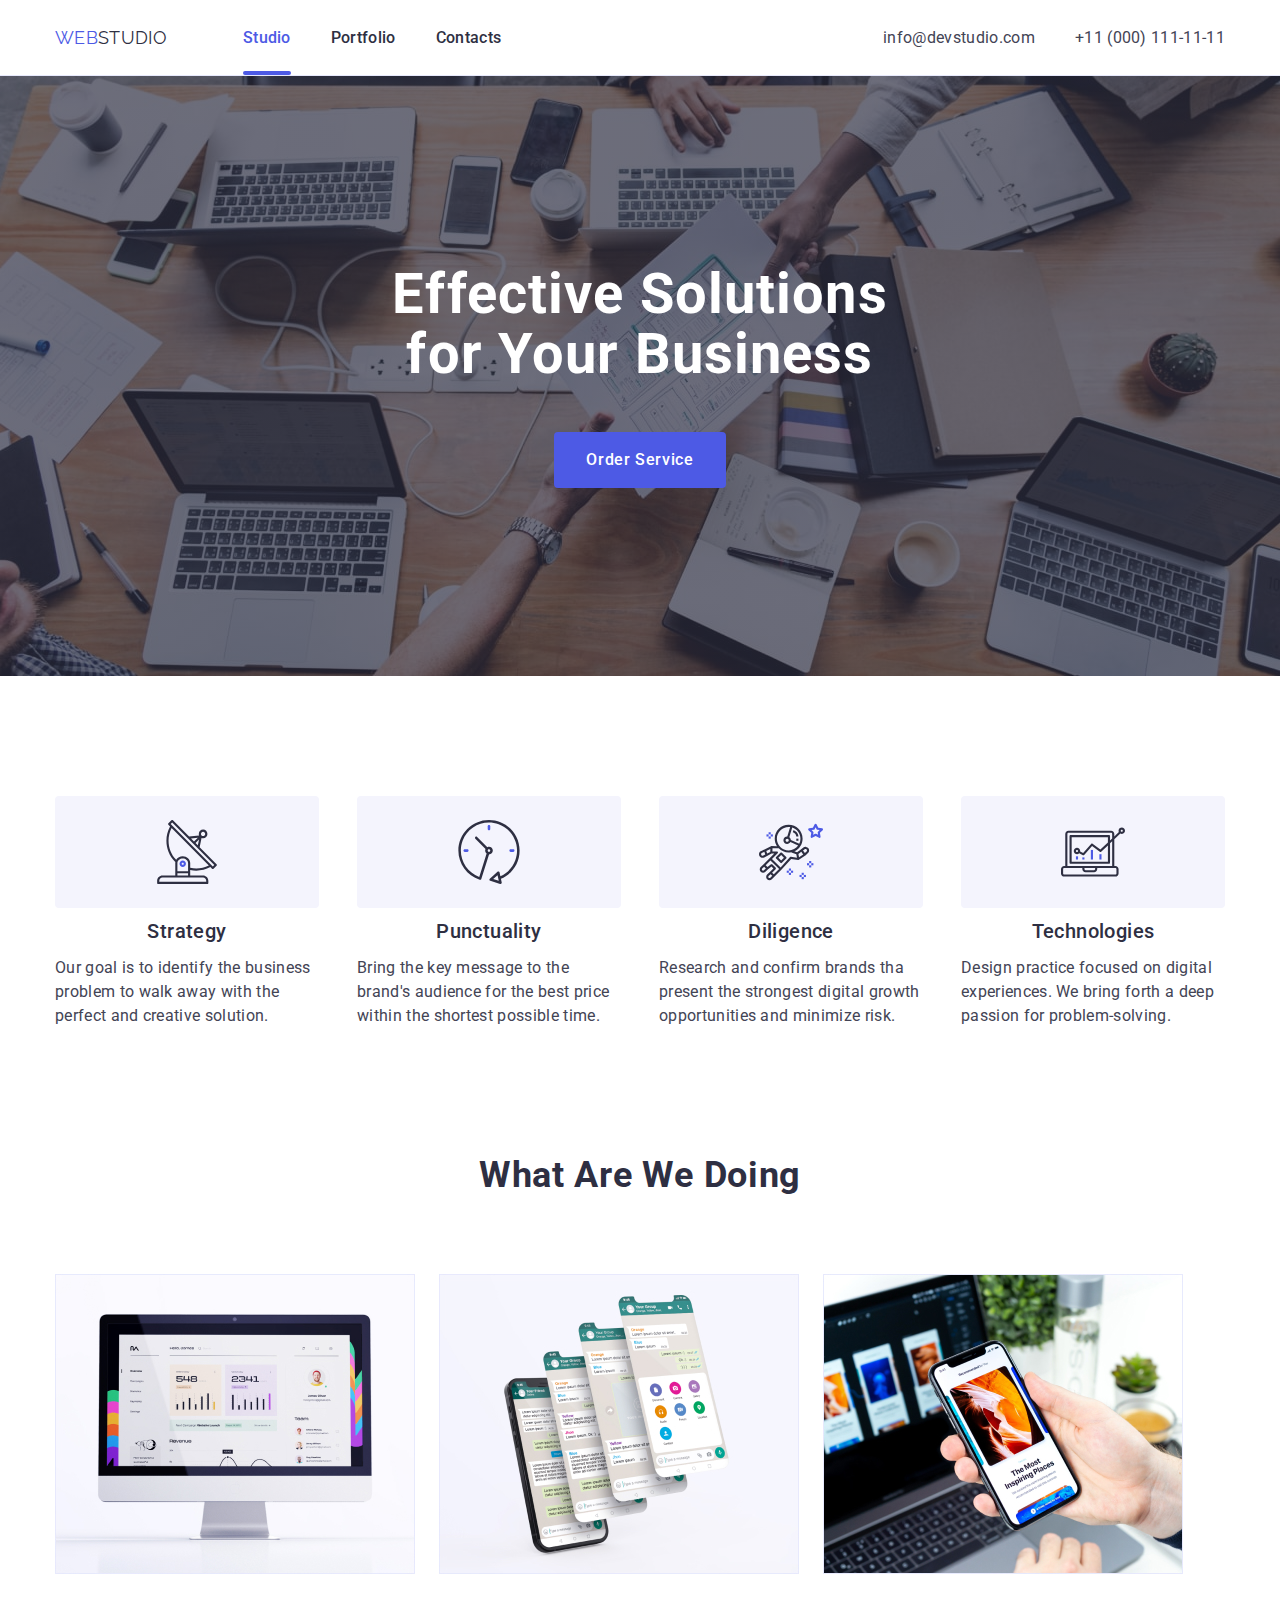
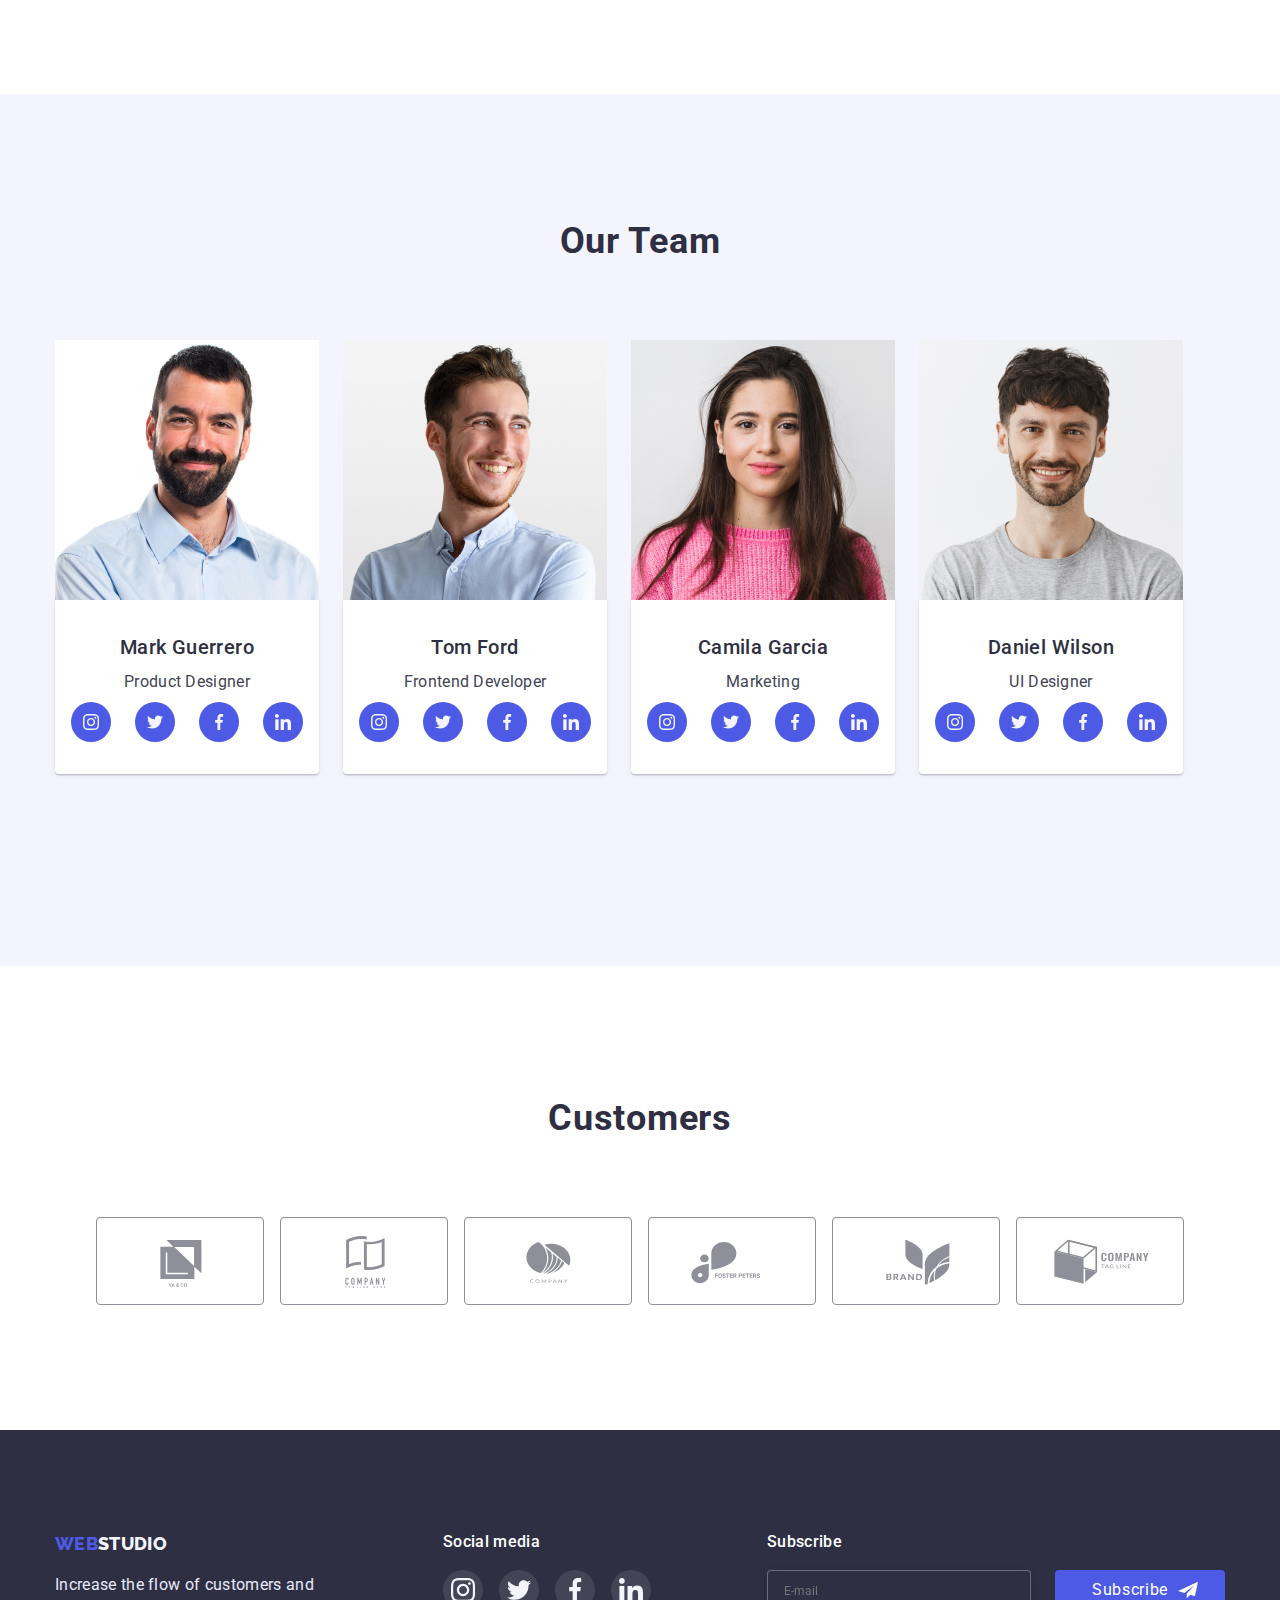
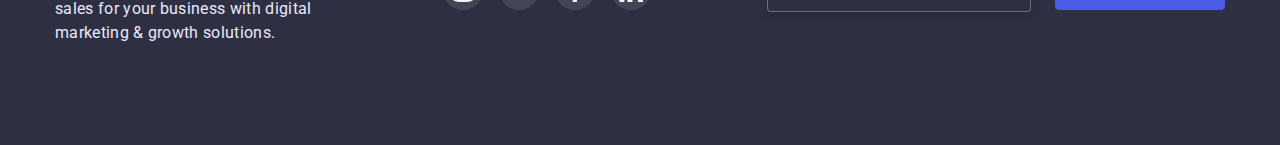
==== commit c1b1f0cd: "fix hw7" ====
--- a/index.html
+++ b/index.html
@@ -71,12 +71,10 @@
           <div class="menu-links">
             <ul class="mob-list">
               <li class="mob-menu-item">
-                <a class="mob-menu-link" href="./index.html">Studio</a>
+                <a class="mob-menu-link current" href="./index.html">Studio</a>
               </li>
               <li class="mob-menu-item">
-                <a class="mob-menu-link current" href="./portfolio.html"
-                  >Portfolio</a
-                >
+                <a class="mob-menu-link" href="./portfolio.html">Portfolio</a>
               </li>
               <li class="mob-menu-item">
                 <a class="mob-menu-link" href="">Contacts</a>
@@ -245,6 +243,7 @@
           <ul class="team-list">
             <li class="team-item">
               <img
+                srcset="./images/mark.jpg 1x, ./images/mark-2x.jpg 2x"
                 src="./images/mark.jpg"
                 alt="mark"
                 width="264"
@@ -253,7 +252,6 @@
               <div class="team-card">
                 <h3 class="team-heading">Mark Guerrero</h3>
                 <p class="team-text">Product Designer</p>
-
                 <ul class="soc-list">
                   <li class="soc-item">
                     <a href="" class="soc-link">
@@ -286,9 +284,14 @@
                 </ul>
               </div>
             </li>
-
             <li class="team-item">
-              <img src="./images/tom.jpg" alt="tom" width="264" height="260" />
+              <img
+                srcset="./images/tom.jpg 1x, ./images/tom-2x.jpg 2x"
+                src="./images/tom.jpg"
+                alt="tom"
+                width="264"
+                height="260"
+              />
               <div class="team-card">
                 <h3 class="team-heading">Tom Ford</h3>
                 <p class="team-text">Frontend Developer</p>
@@ -324,9 +327,9 @@
                 </ul>
               </div>
             </li>
-
             <li class="team-item">
               <img
+                srcset="./images/camila.jpg 1x, ./images/camila-2x.jpg 2x"
                 src="./images/camila.jpg"
                 alt="camila"
                 width="264"
@@ -367,9 +370,9 @@
                 </ul>
               </div>
             </li>
-
             <li>
               <img
+                srcset="./images/daniel.jpg 1x, ./images/daniel-2x.jpg 2x"
                 src="./images/daniel.jpg"
                 alt="daniel"
                 width="264"
--- a/css/style.css
+++ b/css/style.css
@@ -85,7 +85,7 @@
 
 .page-header {
     position: relative;
-    height: 76px;
+    height: 70px;
 }
   
   .header-wrap {
@@ -159,6 +159,12 @@
         height: 100%;
         background-color: var(--background-color);
     }
+    /* .mob-menu-link.current {
+        color: var(--color-iris);
+    } */
+
+    
+
     .mob-menu > .container {
         height: 100%;
         display: flex;
@@ -272,7 +278,7 @@
     /* padding: 188px 0 188px 0; */
     padding: 112px 0;
 
-    height: 100%;
+    height: 432px;
     max-width: 1440px;
     margin-left: auto;
     margin-right: auto;
@@ -309,7 +315,7 @@
     letter-spacing: 0.02em;
     /* width: 500px; */
     /* width: 320px; */
-    width: 100%;
+    max-width: 320px;
     margin: 0 auto 72px;
     
     
@@ -371,11 +377,11 @@
 }
 
  .feauters-item {
-    width: 100%;
+    /* width: 100%; */
  }
 
  .feauters-item:not(:last-child) {
-    margin-bottom: 72px;
+    /* margin-bottom: 72px; */
  }
  .feauters-title {
     color: var(--basic-color);
@@ -697,7 +703,11 @@
 
 /* ---------------FOOTER--------------- */
 
-
+.footer-address .container {
+    width: 100%;
+    padding: 0 15px;    
+    margin: 0 auto;
+}
 .page-footer {
     background-color: var(--basic-color);
     padding: 95px 0;
@@ -904,14 +914,16 @@
     top: 50%;
     left: 50%;
     transform: translate(-50%, -50%);
-
-    width: 408px;
-    height: 576px;
     background-color: rgba(252, 252, 252, 1);
-
     padding: 72px 24px 24px;
 
-}
+    width: 95%;
+    max-width: 392px;
+    max-height: 586px;
+    overflow: scroll;
+
+}
+
 .close-btn {
     position: absolute;
     top: 24px;
@@ -1124,4 +1136,5 @@
 .modal-btn:is(:hover) {
     background-color: #404BBF;
     box-shadow: 0px 4px 4px rgba(0, 0, 0, 0.15);
-}+}
+
--- a/css/mobile.css
+++ b/css/mobile.css
@@ -1,9 +1,20 @@
+@media screen and (max-width: 320px) {
+    .soc-mobile-list {
+    /* width: 100%; */
+    display: flex;
+    gap: 35px;
+    justify-content: center;
+}
+}
 @media only screen and (min-width: 320px) and (max-width: 767px) {
     .team-list {
             display: flex;
             flex-direction: column;
             align-items: center;
         }
+    .hero-title {
+        max-width: 320px;
+    }
 
 }
 @media screen and (max-width: 480px) {
@@ -15,4 +26,5 @@
     }
     
     
-}+}
+
--- a/css/tablet.css
+++ b/css/tablet.css
@@ -1,6 +1,12 @@
 @media  screen and (max-width: 768px) {
     .active {
         display: none;
+    }
+
+}
+@media only screen and (min-width: 480px) and (max-width: 767px) {
+    .container {
+        max-width: 480px;
     }
 
 }
@@ -147,11 +153,11 @@
       color: var(--background-color);
 
       font-weight: 700;
-      font-size: 56px;
+      font-size: 52px;
       line-height: calc(60 / 56);
       text-align: center;
       letter-spacing: 0.02em;
-      width: 496px;
+      max-width: 496px;
 
       margin: 0 auto 40px;
 
@@ -170,6 +176,10 @@
  .feauters-item {
     max-width: calc((100% - 24px)/2);
  }
+ .feauters-title {
+    text-align: start;
+ }
+ 
 
 /* ---------------------------ACTIVE------------------------ */
  
@@ -200,33 +210,39 @@
             display: flex;
             flex-wrap: wrap;
             gap: 72px 24px;
-    
+            justify-content: center;
     
         }
     
         .customers-item {
-            display: inline-block;
-            width: calc((100% - 48px) / 3);
+            
+            width:168px;
             height: 88px;
+            
     
     
         }
     
-        .footer-address-link {
-            display: flex;
-            justify-content: center;
-        }
-    
-        .footer-soc {
-            margin-left: 24px;
-        }
-    
-        .footer-text {
-            text-align: start;
-        }
+        
 /* -----------------FOOTER------------------- */
+.footer-address-link {
+    display: flex;
+    justify-content: center;
+}
+
+.footer-soc {
+    margin-left: 24px;
+}
+
+.footer-text {
+    text-align: start;
+}
 .logo-text {
     margin: 0;
+}
+.footer-link {
+    display: block;
+    text-align: start;
 }
 .footer-address-link {
     margin-bottom: 72px;
@@ -254,8 +270,24 @@
     text-align: start;
 }
 
-}
-
-
-
-
+/* ----------------------------MODAL--------------------------- */
+.modal {
+    position: absolute;
+    top: 50%;
+    left: 50%;
+    transform: translate(-50%, -50%);
+
+    width: 408px;
+    height: 586px;
+    background-color: rgba(252, 252, 252, 1);
+
+    padding: 72px 24px 24px;
+
+}
+
+}
+
+
+
+
+
--- a/css/desktop.css
+++ b/css/desktop.css
@@ -1,3 +1,4 @@
+/*  */
 @media screen and (min-width: 1200px) {
 .container {
      max-width: 1200px;
@@ -176,7 +177,7 @@
     line-height: calc(60 / 56);
     text-align: center;
     letter-spacing: 0.02em;
-    width: 500px;
+    max-width: 496px;
 
     margin: 0 auto 48px;
     
@@ -246,6 +247,7 @@
  .feauters-item {
      width: 264px;
  }
+ 
 
  .feauters-title {
      color: var(--basic-color);
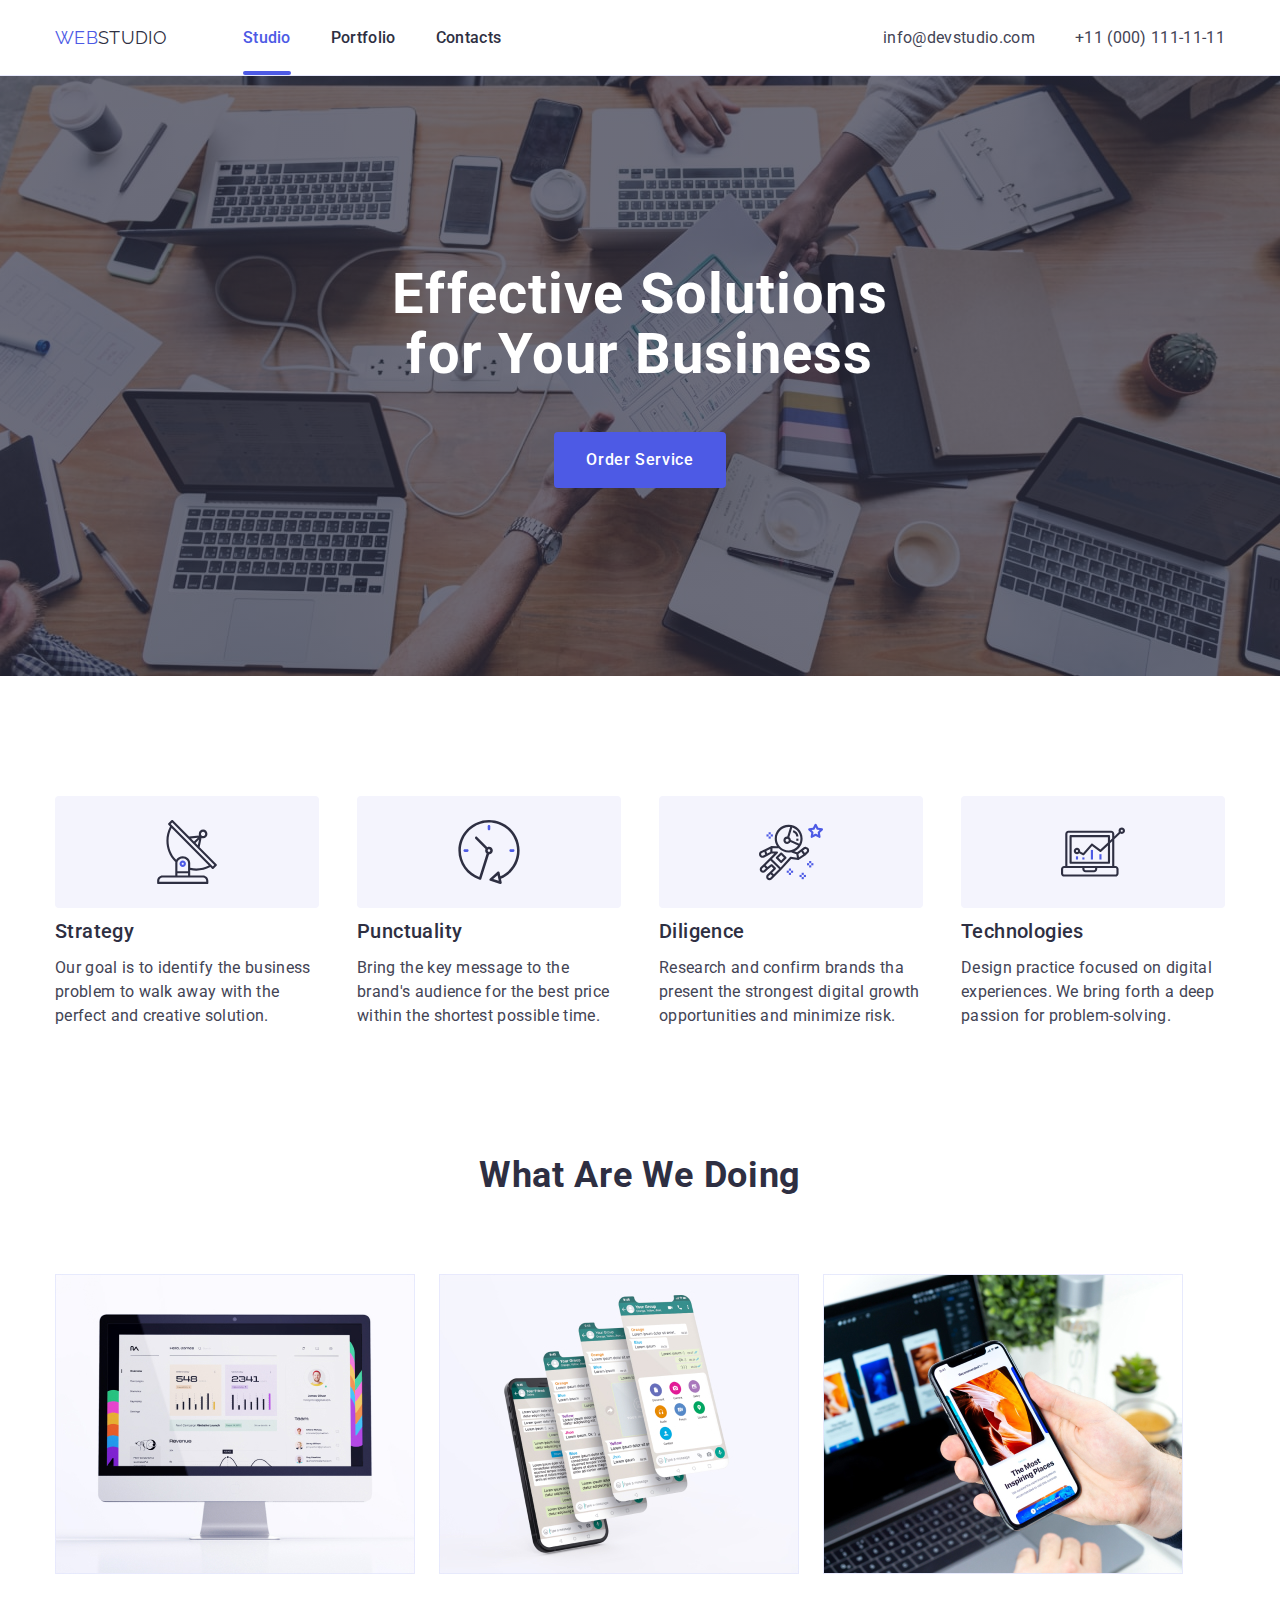
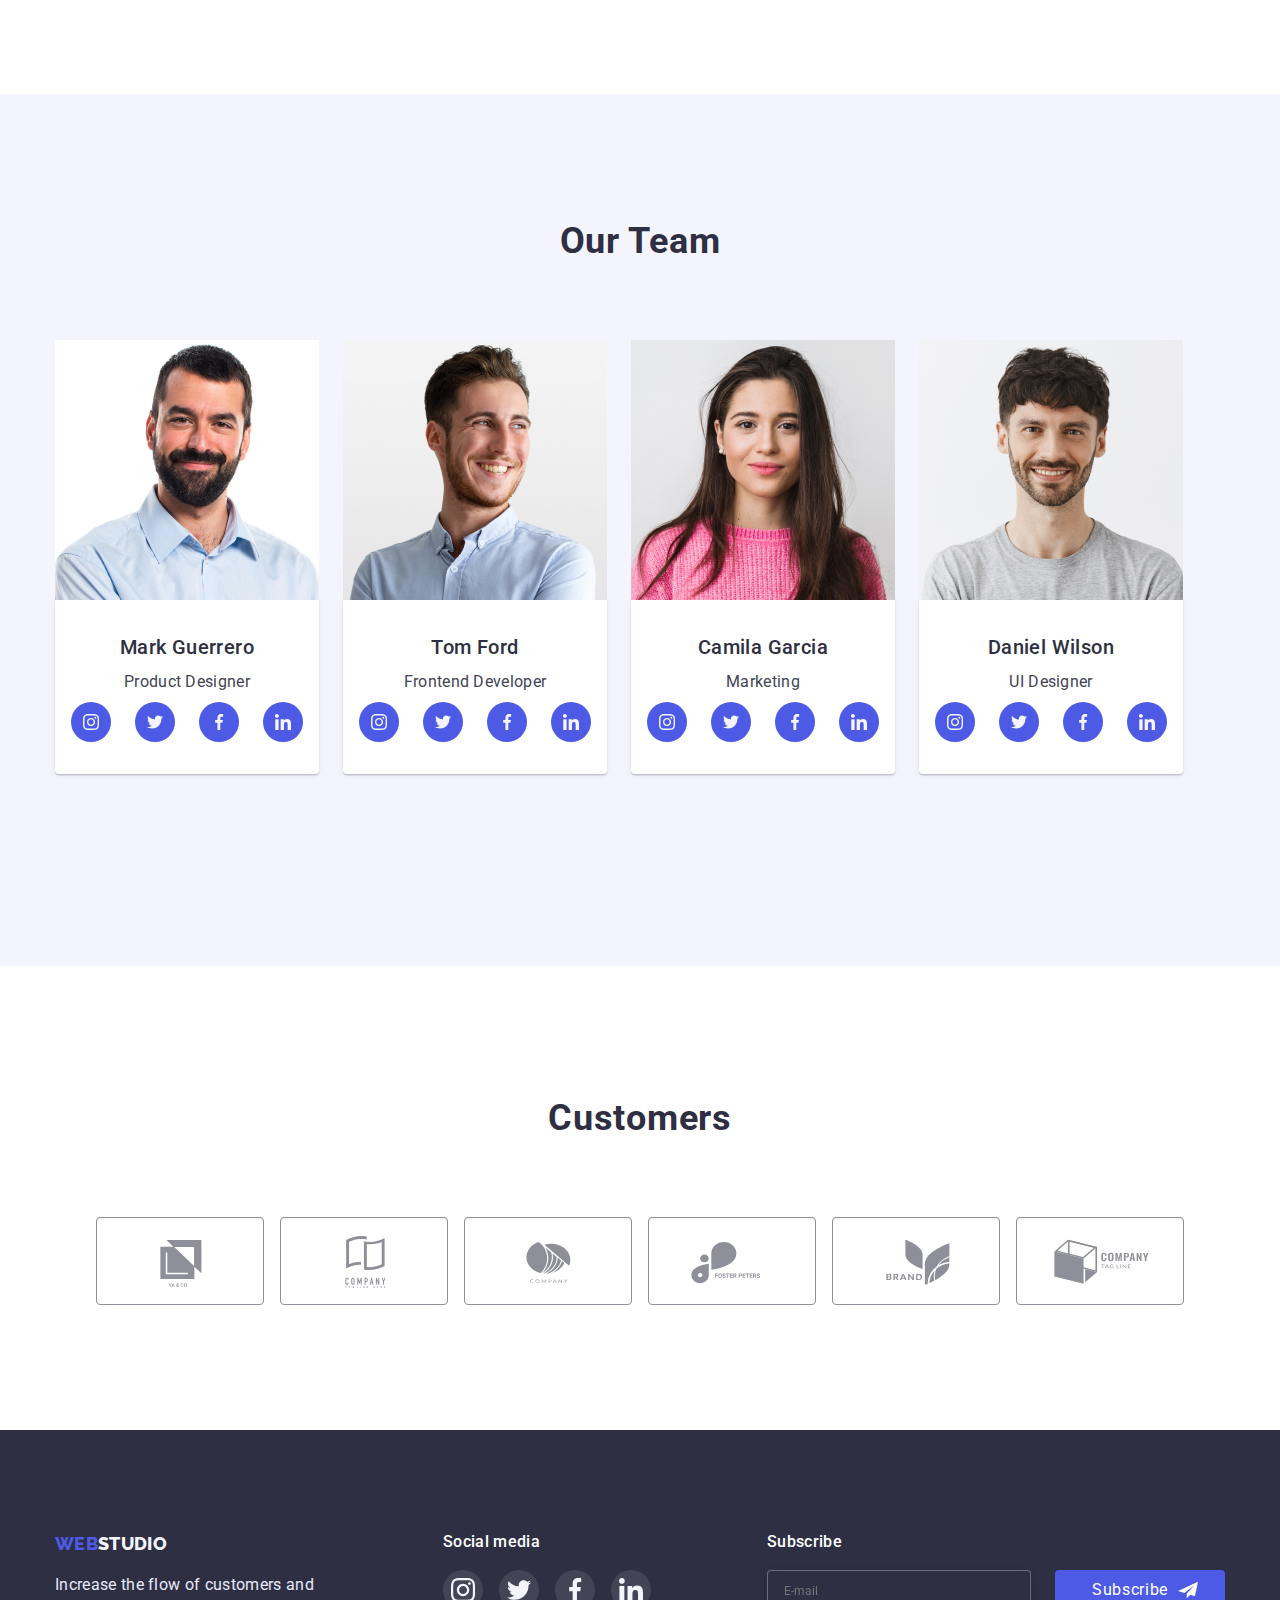
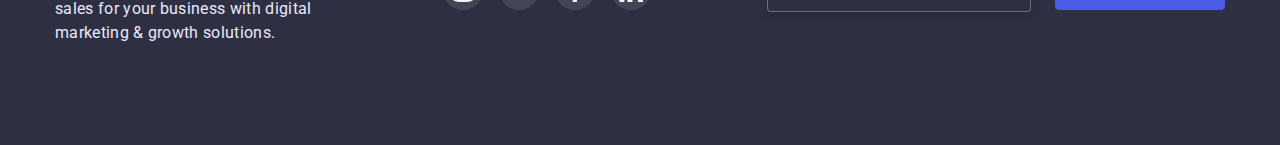
==== commit fe74bbf7: "fix" ====
--- a/index.html
+++ b/index.html
@@ -71,7 +71,9 @@
           <div class="menu-links">
             <ul class="mob-list">
               <li class="mob-menu-item">
-                <a class="mob-menu-link current" href="./index.html">Studio</a>
+                <a class="mob-menu-link mob-current" href="./index.html"
+                  >Studio</a
+                >
               </li>
               <li class="mob-menu-item">
                 <a class="mob-menu-link" href="./portfolio.html">Portfolio</a>
--- a/css/style.css
+++ b/css/style.css
@@ -177,6 +177,7 @@
         position: absolute;
         top: 24px;
         right: 24px;
+        padding: 0;
     
         
         
@@ -264,6 +265,9 @@
         justify-content: center;
         align-items: center;
 
+    }
+    .mob-current {
+        color: var(--color-iris);
     }
    
 
@@ -375,6 +379,11 @@
     margin-bottom: 8px;
 
 }
+/* .feauters-list {
+    display: flex;
+    flex-direction: column;
+    gap: 72px;
+} */
 
  .feauters-item {
     /* width: 100%; */
@@ -704,7 +713,7 @@
 /* ---------------FOOTER--------------- */
 
 .footer-address .container {
-    width: 100%;
+    width: 428px;
     padding: 0 15px;    
     margin: 0 auto;
 }
@@ -920,7 +929,7 @@
     width: 95%;
     max-width: 392px;
     max-height: 586px;
-    overflow: scroll;
+    /* overflow: scroll; */
 
 }
 
--- a/css/mobile.css
+++ b/css/mobile.css
@@ -4,6 +4,11 @@
     display: flex;
     gap: 35px;
     justify-content: center;
+}
+.feauters-list {
+    display: flex;
+    flex-direction: column;
+    gap: 72px;
 }
 }
 @media only screen and (min-width: 320px) and (max-width: 767px) {
@@ -15,8 +20,18 @@
     .hero-title {
         max-width: 320px;
     }
+    .feauters-list {
+        display: flex;
+        flex-direction: column;
+        gap: 72px;
+    }
 
 }
+/* @media screen and (max-width: 428px) {
+    .container {
+        width: 428px;
+    }
+} */
 @media screen and (max-width: 480px) {
     .container {
         max-width: 480px;
@@ -24,7 +39,5 @@
     .active {
         display: none;
     }
-    
-    
 }
 
--- a/css/tablet.css
+++ b/css/tablet.css
@@ -122,10 +122,10 @@
  .hero {
         background-color: var(--basic-color);
         /* padding: 188px 0 188px 0; */
-        padding: 112px 136px 204px;
-
-        height: 100%;
-        max-width: 1440px;
+        padding: 112px 0;
+
+        height: 436px;
+        max-width: 767px;
         margin-left: auto;
         margin-right: auto;
         background-image: linear-gradient(rgba(46, 47, 66, 0.7), rgba(46, 47, 66, 0.7)),
--- a/css/desktop.css
+++ b/css/desktop.css
@@ -255,6 +255,7 @@
      font-size: 20px;
      line-height: 1.5;
      letter-spacing: 0.02em;
+     text-align: start;
 
      margin-bottom: 10px;
 
